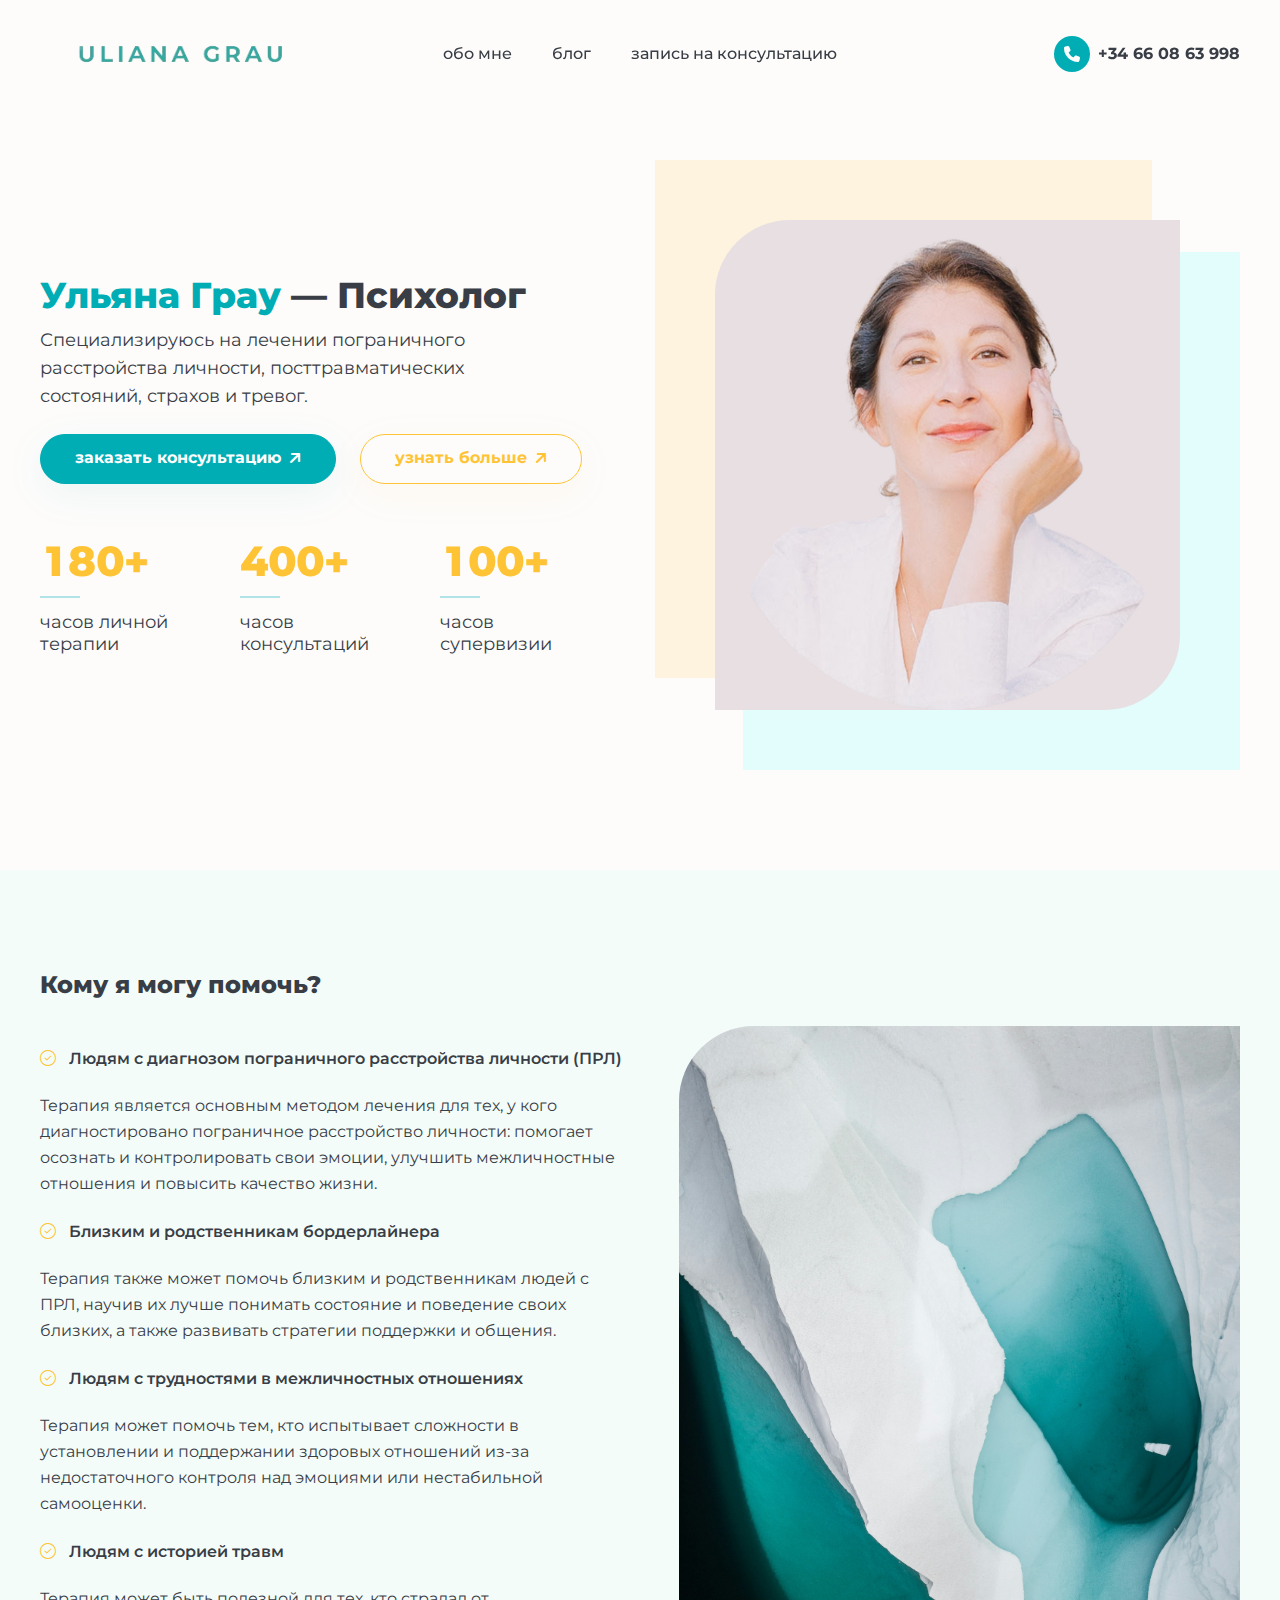
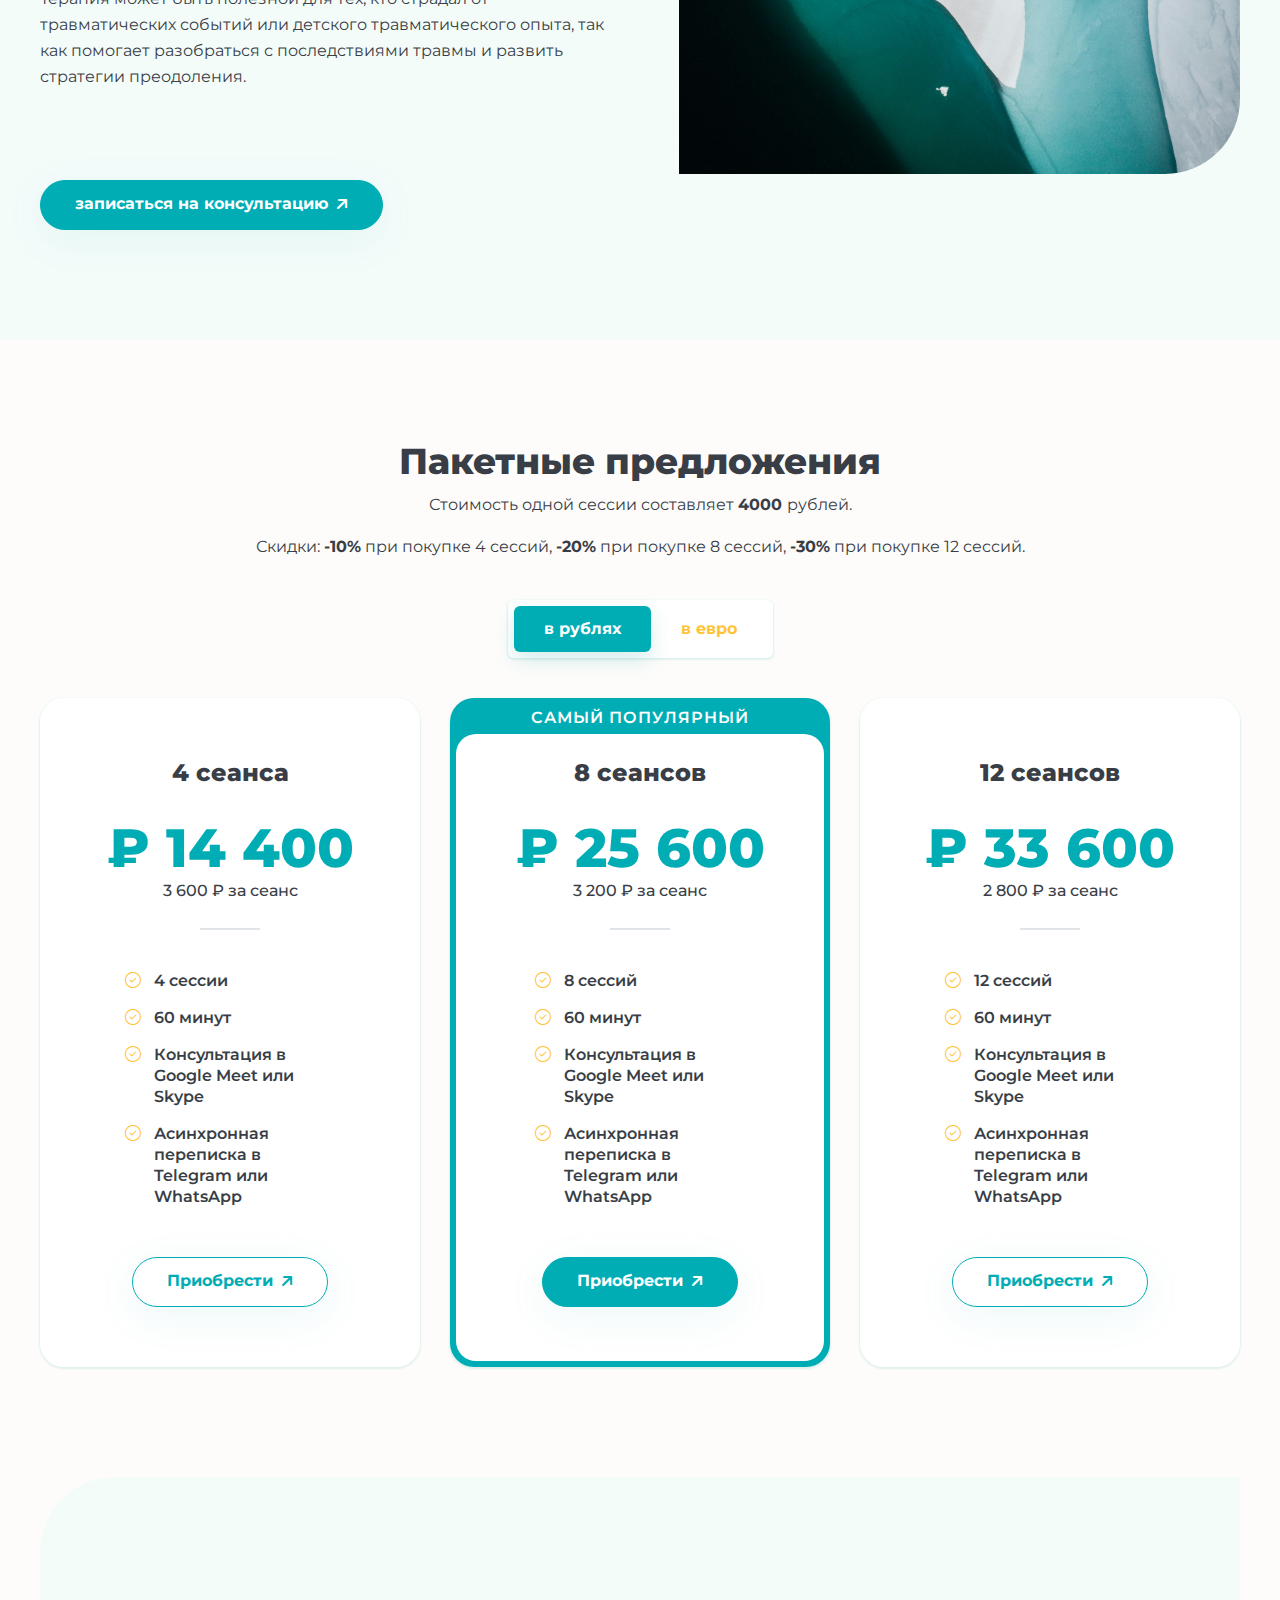
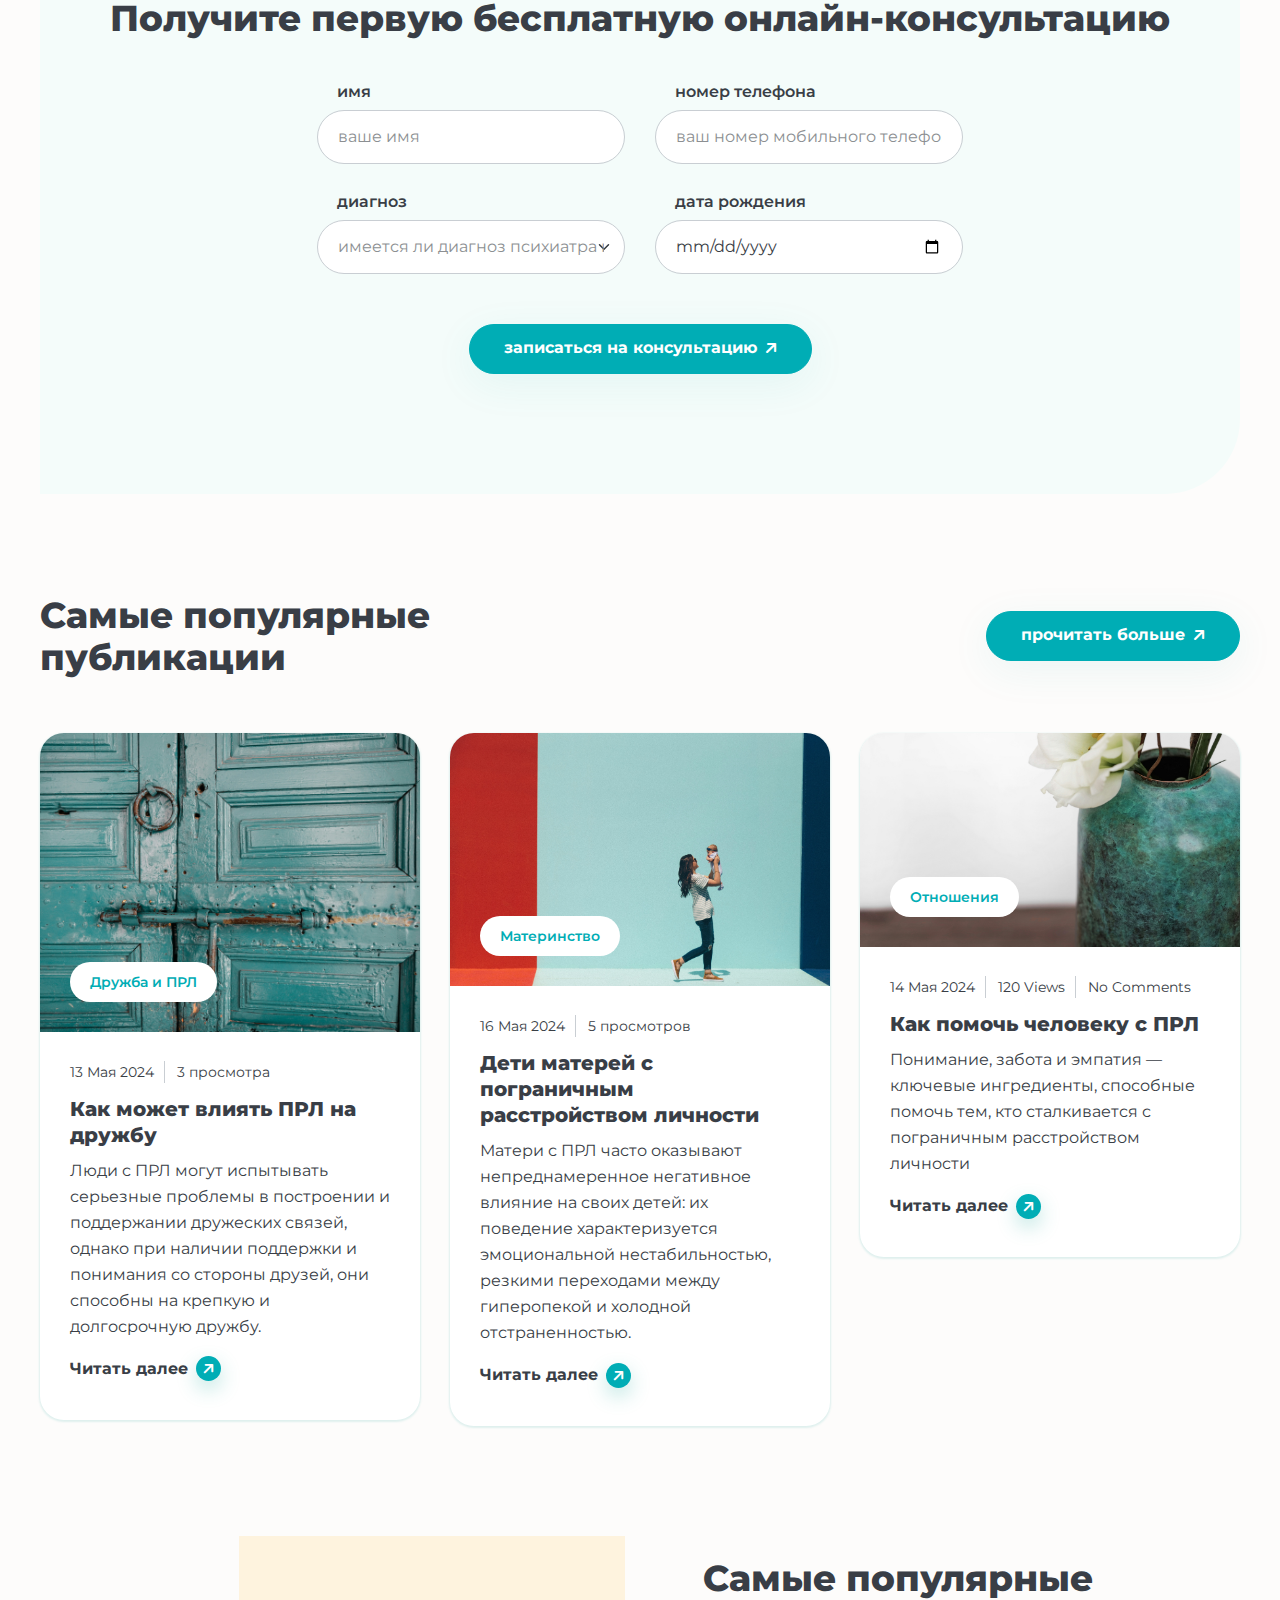
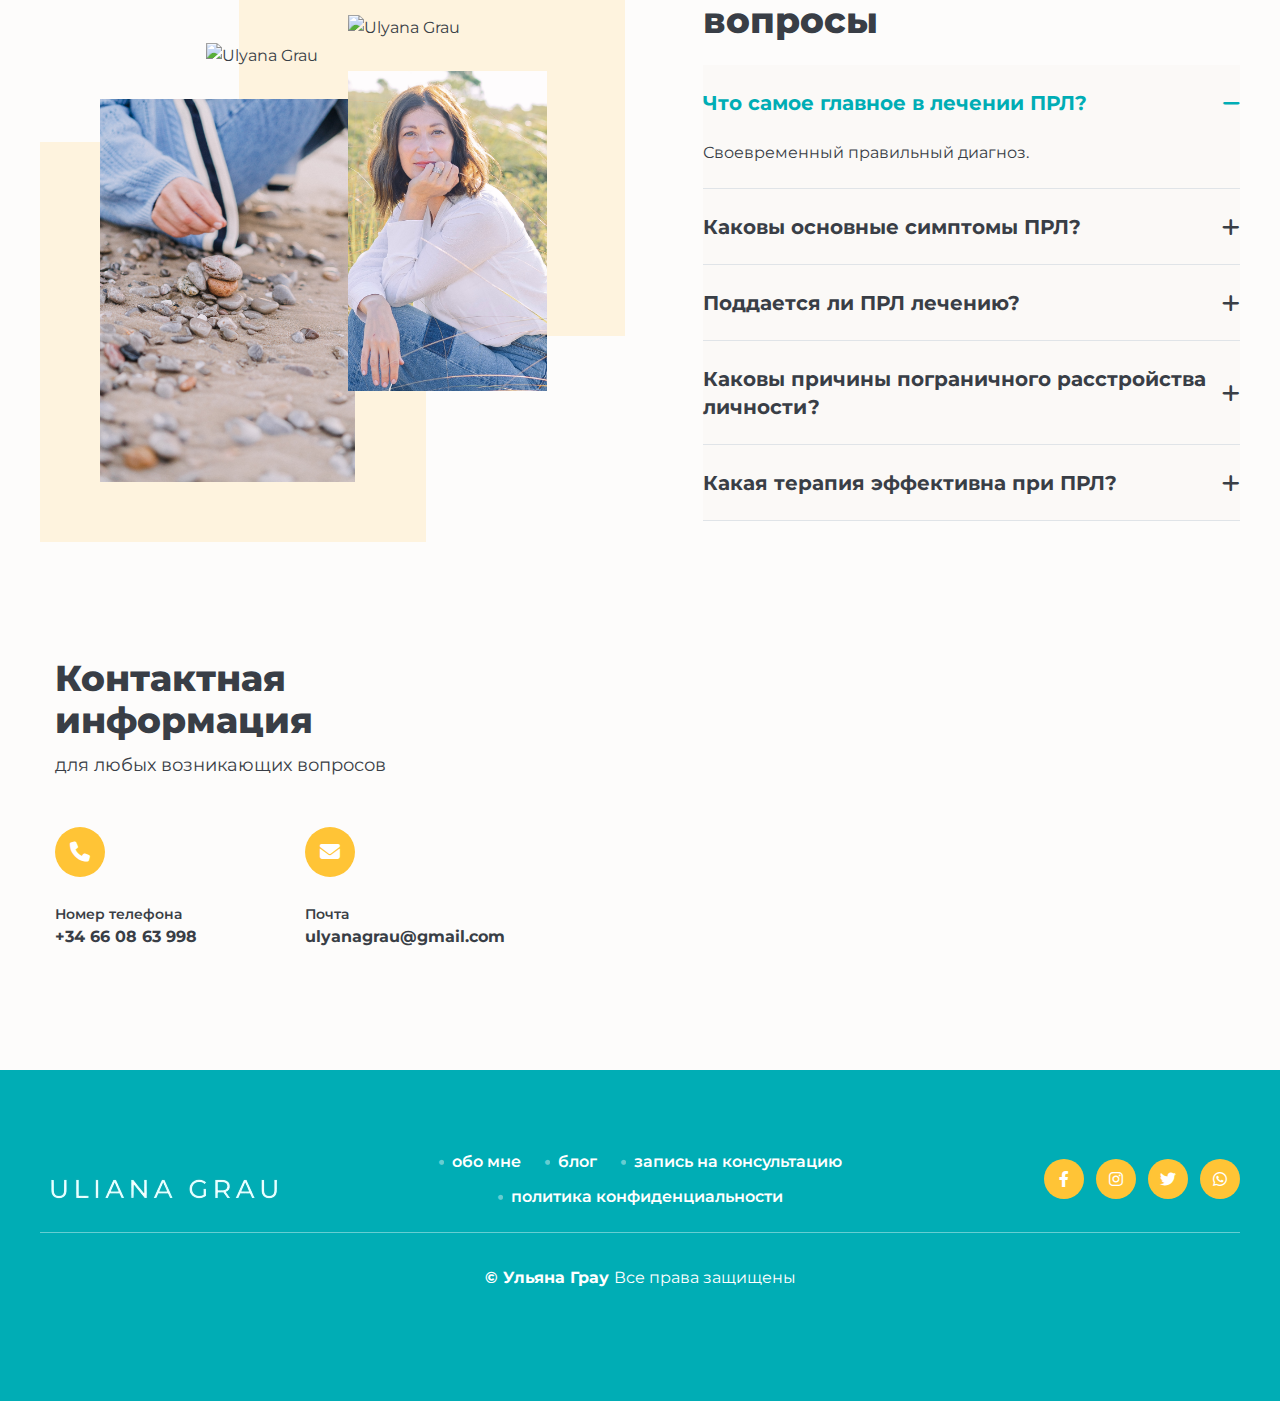
==== index.html @ 7eb4629a "add form label" ====
<!doctype html>
<html lang="ru">

  <head>

    <meta charset="utf-8">
    <meta name="viewport" content="width=device-width, initial-scale=1, shrink-to-fit=no">
    <meta http-equiv="x-ua-compatible" content="ie=edge">

    <title>Ульяна Грау</title>
    <link rel="shortcut icon" href="assets/images/site_logo/u-solid.svg">

    <!-- Fraimwork - CSS Include -->
    <link rel="stylesheet" type="text/css" href="assets/css/bootstrap.min.css">

    <!-- Icon Font - CSS Include -->
    <link rel="stylesheet" type="text/css" href="assets/css/fontawesome.min.css">

    <!-- Animation - CSS Include -->
    <link rel="stylesheet" type="text/css" href="assets/css/animate.min.css">

    <!-- Cursor - CSS Include -->
    <link rel="stylesheet" type="text/css" href="assets/css/cursor.min.css">

    <!-- Carousel - CSS Include -->
    <link rel="stylesheet" type="text/css" href="assets/css/slick.min.css">
    <link rel="stylesheet" type="text/css" href="assets/css/slick-theme.min.css">

    <!-- Video & Image Popup - CSS Include -->
    <link rel="stylesheet" type="text/css" href="assets/css/magnific-popup.min.css">

    <!-- Counter - CSS Include -->
    <link rel="stylesheet" type="text/css" href="assets/css/odometer.min.css">

    <!-- Custom - CSS Include -->
    <link rel="stylesheet" type="text/css" href="assets/css/style.css">

  </head>


  <body>

    <!-- Body Wrap - Start -->
    <div class="page_wrapper">

      <!-- Back To Top - Start -->
      <div class="backtotop">
        <a href="#" class="scroll">
          <i class="fa-solid fa-arrow-up"></i>
        </a>
      </div>
      <!-- Back To Top - End -->

      <!-- Site Header - Start
      ================================================== -->
      <header class="site_header">
        <div class="container">
          <div class="row align-items-center">
            <div class="col-lg-3 col-5">
              <div class="site_logo">
                <a class="site_link" href="index.html">
                  <img src="assets/images/site_logo/site_logo_primary-u.png" alt="Site Logo">
                </a>
              </div>
            </div>
            <div class="col-lg-6 col-2">
              <nav class="main_menu navbar navbar-expand-lg">
                <div class="main_menu_inner collapse navbar-collapse justify-content-center" id="main_menu_dropdown">
                  <ul class="main_menu_list unordered_list">

                    <li>
                      <a class="nav-link" href="about.html">обо мне</a>
                    </li>

                    <li >
                      <a class="nav-link" href="blog.html">блог</a>
                    </li>

                    <li>
                      <a class="nav-link" href="contact.html">
                        запись на консультацию
                      </a>
                    </li>
                  </ul>
                </div>
              </nav>
            </div>
            <div class="col-lg-3 col-5">
              <ul class="header_btns_group unordered_list justify-content-end">
                <li>
                  <button class="mobile_menu_btn" type="button" data-bs-toggle="collapse" data-bs-target="#main_menu_dropdown" aria-expanded="false" aria-label="Toggle navigation">
                    <i class="far fa-bars"></i>
                  </button>
                </li>
                <li>
                  <a class="btn_hotline" href="tel:+34 66 08 63 998">
                    <span class="btn_icon">
                      <i class="fa-solid fa-phone"></i>
                    </span>
                    <span class="btn_text">+34 66 08 63 998</span>
                  </a>
                </li>
              </ul>
            </div>
          </div>
        </div>
      </header>
      <!-- Site Header - End
      ================================================== -->

      <!-- Main Body - Start
      ================================================== -->
      <main class="page_content">

        <!-- Hero Section - Start
        ================================================== -->
        <section class="hero_section decoration_wrapper">
          <div class="container">
            <div class="row align-items-center">
              <div class="col-lg-6">
                <div class="hero_content_wrap">
                      <div class="section_heading mb-4">
                        <h2 class="section_heading_text">
                          <mark>Ульяна Грау</mark> — Психолог
                        </h2>
                        <p class="section_heading_description mb-0 ">
                          Специализируюсь на лечении пограничного расстройства личности, посттравматических состояний, страхов и тревог.
                        </p>
                      </div>
                  <ul class="btns_group unordered_list">
                    <li>
                      <a class="btn btn-primary" href="contact.html">
                        <span class="btn_text" data-text="заказать консультацию">
                          заказать консультацию
                        </span>
                        <span class="btn_icon">
                          <i class="fa-solid fa-arrow-up-right"></i>
                        </span>
                      </a>
                    </li>
                    <li>
                      <a class="btn btn-outline-secondary" href="about.html">
                        <span class="btn_text" data-text="узнать больше">
                          узнать больше
                        </span>
                        <span class="btn_icon">
                          <i class="fa-solid fa-arrow-up-right"></i>
                        </span>
                      </a>
                    </li>
                  </ul>
                  <ul class="hero_section_counter unordered_list">
                    <li>
                      <div class="counter_item">
                        <div class="counter_value mb-0">
                          <span class="odometer" data-count="180">0</span>
                          <span>+</span>
                        </div>
                        <hr>
                        <p class="counter_description mb-0">
                          часов личной терапии
                        </p>
                      </div>
                    </li>
                    <li>
                      <div class="counter_item">
                        <div class="counter_value mb-0">
                          <span class="odometer" data-count="400">0</span>
                          <span>+</span>
                        </div>
                        <hr>
                        <p class="counter_description mb-0">
                          часов консультаций
                        </p>
                      </div>
                    </li>
                    <li>
                      <div class="counter_item">
                        <div class="counter_value mb-0">
                          <span class="odometer" data-count="100">0</span>
                          <span>+</span>
                        </div>
                        <hr>
                        <p class="counter_description mb-0">
                          часов супервизии
                        </p>
                      </div>
                    </li>
                  </ul>
                </div>
              </div>
              <div class="col-lg-6">
                <div class="hero_image_wrap">
                  <img src="assets/images/hero/hero.jpg" alt="Ульяна Грау – ">
                </div>
              </div>
            </div>
          </div>

        </section>
        <!-- Hero Section - End
        ================================================== -->

        <!-- About Section - Start
   ================================================== -->
        <section class="about_section section_space_lg bg_primary_light">
          <div class="container">
            <div class="row align-items-center justify-content-lg-between">
              <div class="col-lg-6 order-lg-last">
                <div class="image_widget ps-lg-4">
                  <img src="assets/images/about/annie-spratt-b0XSjnITSoA-unsplash.jpg" alt="About Image - Talking Minds – Psychotherapist Site Template">
                </div>
              </div>
              <div class="col-lg-6">
                <div class="about_content">
                  <div class="section_heading">
                    <div class="row justify-content-center">
                      <div class="col-lg-12">
                        <div class="details_content ">
                          <h3 class="details_info_title mb-5">Кому я могу помочь?</h3>

                          <ul class="info_list unordered_list_block mb-4">
                            <li>
                      <span class="info_icon">
                        <i class="fa-light fa-circle-check"></i>
                      </span>
                              <span class="info_text">Людям с диагнозом пограничного расстройства личности (ПРЛ)</span>
                            </li>
                          </ul>
                              <p class="mb-4">
                                Терапия является основным методом лечения для тех, у кого диагностировано пограничное расстройство личности: помогает осознать и контролировать свои эмоции, улучшить межличностные отношения и повысить качество жизни.
                              </p>

                          <ul class="info_list unordered_list_block mb-4">
                            <li>
                      <span class="info_icon">
                        <i class="fa-light fa-circle-check"></i>
                      </span>
                              <span class="info_text">Близким и родственникам бордерлайнера</span>
                            </li>
                          </ul>
                          <p class="mb-4">
                            Терапия также может помочь близким и родственникам людей с ПРЛ, научив их лучше понимать состояние и поведение своих близких, а также развивать стратегии поддержки и общения.
                          </p>

                          <ul class="info_list unordered_list_block mb-4">
                            <li>
                      <span class="info_icon">
                        <i class="fa-light fa-circle-check"></i>
                      </span>
                              <span class="info_text">Людям с трудностями в межличностных отношениях</span>
                            </li>
                          </ul>
                          <p class="mb-4">
                            Терапия может помочь тем, кто испытывает сложности в установлении и поддержании здоровых отношений из-за недостаточного контроля над эмоциями или нестабильной самооценки.
                          </p>

                          <ul class="info_list unordered_list_block mb-4">
                            <li>
                      <span class="info_icon">
                        <i class="fa-light fa-circle-check"></i>
                      </span>
                              <span class="info_text">Людям с историей травм</span>
                            </li>
                          </ul>
                          <p class="mb-0">
                            Терапия может быть полезной для тех, кто страдал от травматических событий или детского травматического опыта, так как помогает разобраться с последствиями травмы и развить стратегии преодоления.
                          </p>
                        </div>
                      </div>
                      </div>
                    </div>
                  </div>
                  <div class="btn_wrap pb-0">
                    <a class="btn btn-primary" href="contact.html">
                      <span class="btn_text" data-text="записаться на консультацию">
                        записаться на консультацию
                      </span>
                      <span class="btn_icon">
                        <i class="fa-solid fa-arrow-up-right"></i>
                      </span>
                    </a>
                  </div>
                </div>
              </div>
            </div>
        </section>
        <!-- About Section - End
        ================================================== -->


        <!-- Pricing Section - Start
        ================================================== -->
        <section class="pricing_section section_space_lg  decoration_wrapper">
          <div class="container">
            <div class="section_heading text-center">
              <h2 class="section_heading_text">Пакетные предложения</h2>
              <p> Стоимость одной сессии составляет <strong>4000 </strong>рублей.</p>
              <p>Скидки: <strong>-10%</strong> при покупке 4 сессий, <strong>-20%</strong> при покупке 8 сессий, <strong>-30%</strong> при покупке 12 сессий.</p>
            </div>

            <div class="pricing_toggle_btn_wrap">
              <button class="pricing_toggle_btn" type="button">
                <span>в рублях</span>
                <span><mark> в евро </mark></span>
              </button>
            </div>

            <div class="row justify-content-center">
              <div class="col-lg-4">
                <div class="pricing_item">
                  <h3 class="pricing_heading">4 сеанса</h3>
                  <div class="pricing_price_value">
                    <span class="pricing_monthly">₽ 14 400<sub> 3 600 ₽ за сеанс </sub></span>
                    <span class="pricing_annually">€ 173 <sub> € 43 за сеанс </sub></span>
                  </div>
                  <hr>

                  <ul class="info_list unordered_list_block">
                    <li>
                      <span class="info_icon">
                        <i class="fa-light fa-circle-check"></i>
                      </span>
                      <span class="info_text">4 сессии</span>
                    </li>
                    <li>
                      <span class="info_icon">
                        <i class="fa-light fa-circle-check"></i>
                      </span>
                      <span class="info_text">60 минут</span>
                    </li>
                    <li>
                      <span class="info_icon">
                        <i class="fa-light fa-circle-check"></i>
                      </span>
                      <span class="info_text">Консультация в Google Meet или Skype</span>
                    </li>
                    <li>
                      <span class="info_icon">
                        <i class="fa-light fa-circle-check"></i>
                      </span>
                      <span class="info_text">Асинхронная переписка в Telegram или WhatsApp</span>
                    </li>
                  </ul>
                  <div class="btn_wrap pb-0 text-center">
                    <a class="btn btn-outline-primary" href="contact.html">
                      <span class="btn_text" data-text="Приобрести">
                        Приобрести
                      </span>
                      <span class="btn_icon">
                        <i class="fa-solid fa-arrow-up-right"></i>
                      </span>
                    </a>
                  </div>
                </div>
              </div>
              <div class="col-lg-4">
                <div class="pricing_item">
                  <h3 class="badge_popular">Самый популярный</h3>
                  <h4 class="pricing_heading">8 сеансов</h4>
                  <div class="pricing_price_value">
                    <span class="pricing_monthly">₽ 25 600 <sub> 3 200 ₽ за сеанс </sub></span>
                    <span class="pricing_annually">€ 307 <sub> € 38 за сеанс </sub></span>
                  </div>
                  <hr>
                  <ul class="info_list unordered_list_block">
                    <li>
                      <span class="info_icon">
                        <i class="fa-light fa-circle-check"></i>
                      </span>
                      <span class="info_text">8 сессий</span>
                    </li>
                    <li>
                      <span class="info_icon">
                        <i class="fa-light fa-circle-check"></i>
                      </span>
                      <span class="info_text">60 минут</span>
                    </li>
                    <li>
                      <span class="info_icon">
                        <i class="fa-light fa-circle-check"></i>
                      </span>
                      <span class="info_text">Консультация в Google Meet или Skype</span>
                    </li>
                    <li>
                      <span class="info_icon">
                        <i class="fa-light fa-circle-check"></i>
                      </span>
                      <span class="info_text">Асинхронная переписка в Telegram или WhatsApp</span>
                    </li>
                  </ul>
                  <div class="btn_wrap pb-0 text-center">
                    <a class="btn btn-primary" href="contact.html">
                      <span class="btn_text" data-text="Приобрести">
                        Приобрести
                      </span>
                      <span class="btn_icon">
                        <i class="fa-solid fa-arrow-up-right"></i>
                      </span>
                    </a>
                  </div>
                </div>
              </div>
              <div class="col-lg-4">
                <div class="pricing_item">
                  <h3 class="pricing_heading">12 сеансов</h3>
                  <div class="pricing_price_value">
                    <span class="pricing_monthly">₽ 33 600 <sub> 2 800 ₽ за сеанс </sub></span>
                    <span class="pricing_annually">€ 403 <sub> € 33 за сеанс </sub></span>
                  </div>
                  <hr>
                  <ul class="info_list unordered_list_block">
                    <li>
                      <span class="info_icon">
                        <i class="fa-light fa-circle-check"></i>
                      </span>
                      <span class="info_text">12 сессий</span>
                    </li>
                    <li>
                      <span class="info_icon">
                        <i class="fa-light fa-circle-check"></i>
                      </span>
                      <span class="info_text">60 минут</span>
                    </li>
                    <li>
                      <span class="info_icon">
                        <i class="fa-light fa-circle-check"></i>
                      </span>
                      <span class="info_text">Консультация в Google Meet или Skype</span>
                    </li>
                    <li>
                      <span class="info_icon">
                        <i class="fa-light fa-circle-check"></i>
                      </span>
                      <span class="info_text">Асинхронная переписка в Telegram или WhatsApp</span>
                    </li>
                  </ul>
                  <div class="btn_wrap pb-0 text-center">
                    <a class="btn btn-outline-primary" href="contact.html">
                      <span class="btn_text" data-text="Приобрести">
                        Приобрести
                      </span>
                      <span class="btn_icon">
                        <i class="fa-solid fa-arrow-up-right"></i>
                      </span>
                    </a>
                  </div>
                </div>
              </div>
            </div>
          </div>
        </section>
        <!-- Pricing Section - End
        ================================================== -->

        <!-- Consultation Section - Start
         ================================================== -->
        <section class="consultation_section">
          <form name="website" method="post" data-netlify="true">
          <div class="container">
            <div class="consultation_form bg_primary_light decoration_wrapper">
              <div class="section_heading text-center">
                <h2 class="section_heading_text mb-2">
                  <span class="d-md-block">Получите первую бесплатную онлайн-консультацию</span>
                </h2>
              </div>
              <div class="row justify-content-center">
                <div class="col-lg-4">
                </div>
              </div>
              <div class="row justify-content-center">
                <div class="col-lg-7">
                  <div class="row">
                    <div class="col-md-6">
                      <div class="form-group">
                        <label for="input_name">имя</label>
                        <input id="input_name" class="form-control" type="text" name="name" placeholder="ваше имя">
                      </div>
                    </div>
                    <div class="col-md-6">
                      <div class="form-group">
                        <label for="input_phone"> номер телефона</label>
                        <input id="input_phone" class="form-control" type="tel" name="phone" placeholder="ваш номер мобильного телефона">
                      </div>
                    </div>
                    <div class="col-md-6">
                      <div class="form-group">
                        <label for="select_therapy">диагноз</label>
                        <select id="select_therapy" class="form-select" aria-label="Therapy Select Options">
                          <option selected>имеется ли диагноз психиатра или клинического психолога</option>
                          <option value="Therapy One">да</option>
                          <option value="Therapy Two">нет</option>
                        </select>
                      </div>
                    </div>

                    <div class="col-md-6">
                      <div class="form-group">
                        <label for="input_calendar">дата рождения</label>
                        <input id="input_calendar" class="form-control" type="date" name="date">
                      </div>
                    </div>
                  </div>
                  <div class="btn_wrap pb-0 text-center">
                    <button type="submit" class="btn btn-primary">
                      <span class="btn_text" data-text="записаться на консультацию">
                        записаться на консультацию
                      </span>
                      <span class="btn_icon">
                        <i class="fa-solid fa-arrow-up-right"></i>
                      </span>
                    </button>
                  </div>
                </div>
              </div>
            </div>
          </div>
          </form>
        </section>
        <!-- Consultation Section - End
        ================================================== -->

        <!-- Blog Section - Start
        ================================================== -->
        <section class="blog_section section_space_lg">
          <div class="container">
            <div class="section_heading">
              <div class="row align-items-center">
                <div class="col-md-6">
                  <h2 class="section_heading_text mb-0">Самые популярные публикации</h2>
                </div>
                <div class="col-md-6 d-none d-md-flex justify-content-end">
                  <a class="btn btn-primary" href="blog.html">
                    <span class="btn_text" data-text="прочитать больше">
                      прочитать больше
                    </span>
                    <span class="btn_icon">
                      <i class="fa-solid fa-arrow-up-right"></i>
                    </span>
                  </a>
                </div>
              </div>
            </div>

            <div class="row justify-content-center">
              <div class="col-lg-4 col-md-6 col-sm-6">
                <div class="blog_item">
                  <div class="blog_image">
                    <a class="blog_image_wrap" href="blog-1.html">
                      <img src="assets/images/blogs/martin-adams-XtMICJ6MMJk-unsplash.jpg" alt="Дружба и ПРЛ">
                    </a>
                  </div>
                  <div class="blog_content">
                    <ul class="post_category unordered_list">
                      <li><a href="#!">Дружба и ПРЛ</a></li>
                    </ul>
                    <ul class="post_meta unordered_list">
                      <li>13 Мая 2024</li>
                      <li><a href="#!">3 просмотра</a></li>
                    </ul>
                    <h3 class="item_title">
                      <a href="blog-1.html">
                        Как может влиять ПРЛ на дружбу
                      </a>
                    </h3>
                    <p>
                      Люди с ПРЛ могут испытывать серьезные проблемы в построении и поддержании дружеских связей, однако при наличии поддержки и понимания со стороны друзей, они способны на крепкую и долгосрочную дружбу.                    </p>
                    <a class="btn-link" href="blog.html">
                      <span class="btn_text">Читать далее</span>
                      <span class="btn_icon"><i class="fa-solid fa-arrow-up-right"></i></span>
                    </a>
                  </div>
                </div>
              </div>
              <div class="col-lg-4 col-md-6 col-sm-6">
                <div class="blog_item">
                  <div class="blog_image">
                    <a class="blog_image_wrap" href="blog-2.html">
                      <img src="assets/images/blogs/dakota-corbin-PmNjS6b3XP4-unsplash.jpg" alt="Дети матерей с пограничным расстройством личности">
                    </a>
                  </div>
                  <div class="blog_content">
                    <ul class="post_category unordered_list">
                      <li><a href="#!">Материнство</a></li>
                    </ul>
                    <ul class="post_meta unordered_list">
                      <li>16 Мая 2024</li>
                      <li><a href="#!">5 просмотров</a></li>
                    </ul>
                    <h3 class="item_title">
                      <a href="blog-2.html">
                        Дети матерей с пограничным расстройством личности
                      </a>
                    </h3>
                    <p>
                      Матери с ПРЛ часто оказывают непреднамеренное негативное влияние на своих детей: их поведение характеризуется эмоциональной нестабильностью, резкими переходами между гиперопекой и холодной отстраненностью.
                    </p>
                    <a class="btn-link" href="blog.html">
                      <span class="btn_text">Читать далее</span>
                      <span class="btn_icon"><i class="fa-solid fa-arrow-up-right"></i></span>
                    </a>
                  </div>
                </div>
              </div>

              <div class="col-lg-4 col-md-6 col-sm-6">
                <div class="blog_item">
                  <div class="blog_image">
                    <a class="blog_image_wrap" href="blog_details.html">
                      <img src="assets/images/blogs/oriento-NO4e9-oru8Q-unsplash.jpg" alt="Как помочь человеку с ПРЛ">
                    </a>
                  </div>
                  <div class="blog_content">
                    <ul class="post_category unordered_list">
                      <li><a href="#!">Отношения</a></li>
                    </ul>
                    <ul class="post_meta unordered_list">
                      <li>14 Мая 2024</li>
                      <li><a href="#!">120 Views</a></li>
                      <li><a href="#!">No Comments</a></li>
                    </ul>
                    <h3 class="item_title">
                      <a href="blog_details.html">
                        Как помочь человеку с ПРЛ
                      </a>
                    </h3>
                    <p>
                      Понимание, забота и эмпатия — ключевые ингредиенты, способные помочь тем, кто сталкивается с пограничным расстройством личности                    </p>
                    <a class="btn-link" href="blog_details.html">
                      <span class="btn_text">Читать далее</span>
                      <span class="btn_icon"><i class="fa-solid fa-arrow-up-right"></i></span>
                    </a>
                  </div>
                </div>
              </div>
            </div>

            <div class="btn_wrap pb-0 text-center d-md-none d-block">
              <a class="btn btn-primary" href="blog.html">
                <span class="btn_text" data-text="Read More Articles">
                  Read More Articles
                </span>
                <span class="btn_icon">
                  <i class="fa-solid fa-arrow-up-right"></i>
                </span>
              </a>
            </div>
          </div>
        </section>
        <!-- Blog Section - End
        ================================================== -->

        <!-- FAQ Section - Start
        ================================================== -->
        <section class="faq_section">
          <div class="container">
            <div class="row align-items-center">
              <div class="col-lg-6">
                <div class="images_group_widget">
                  <ul class="unordered_list">
                    <li>
                      <img src="assets/images/about/IMG_8329.JPG" alt="Ulyana Grau">
                      <img src="assets/images/about/KNJ08920.jpeg" alt="Ulyana Grau">
                    </li>
                    <li>
                      <img src="assets/images/about/KNJ09012.jpeg" alt="Ulyana Grau">
                      <img src="assets/images/about/KNJ09323.jpeg" alt="Ulyana Grau">
                    </li>
                  </ul>
                </div>
              </div>
              <div class="col-lg-6">
                <div class="ps-lg-5">
                  <div class="section_heading mb-lg-4 mb-2">
                    <h2 class="section_heading_text mb-0">
                      Самые популярные вопросы
                    </h2>
                  </div>
                  <div class="accordion" id="faq_accordion">
                    <div class="accordion-item">
                      <div class="accordion-header" id="heading_one">
                        <button class="accordion-button" type="button" data-bs-toggle="collapse" data-bs-target="#collapse_one" aria-expanded="true" aria-controls="collapse_one">
                          Что самое главное в лечении ПРЛ?
                        </button>
                      </div>
                      <div id="collapse_one" class="accordion-collapse collapse show" aria-labelledby="heading_one" data-bs-parent="#faq_accordion">
                        <div class="accordion-body">
                          <p class="m-0">
                            Своевременный правильный диагноз.
                          </p>
                        </div>
                      </div>
                    </div>
                    <div class="accordion-item">
                      <div class="accordion-header" id="heading_two">
                        <button class="accordion-button collapsed" type="button" data-bs-toggle="collapse" data-bs-target="#collapse_two" aria-expanded="false" aria-controls="collapse_two">
                          Каковы основные симптомы ПРЛ?
                        </button>
                      </div>
                      <div id="collapse_two" class="accordion-collapse collapse" aria-labelledby="heading_two" data-bs-parent="#faq_accordion">
                        <div class="accordion-body">
                          <p class="m-0">
                            Чтобы поставить диагноз ПРЛ, должны быть признаки как минимум пяти из этих симптомов: <br>
                          </p>
                          <p class="m-0">
                            1. Страх быть брошенным партнером.<br>
                            2. Нестабильные отношения, воспринимаемые либо как "идеальные", либо как "ужасные".<br>
                            3. Неустойчивая самооценка: бордерлайнеру неясно, кто он и чего хочет. Часто меняет работу, друзей, ценности.<br>
                            4. Импульсивное, саморазрушительное поведение: необдуманные траты денег, которые  не может себе позволить, переедание, безрассудное вождение, рискованный секс, злоупотребление наркотиками или алкоголем.<br>
                            5. Суицидальное и самоповреждающее поведение: мысли о самоубийстве и попытки, порезы и ожоги.<br>
                            6. Резкие перепады настроения. Эмоциональные колебания интенсивны, обычно короткосрочны, длятся нескольких минут или часов.<br>
                            7. Хроническое чувство пустоты часто описываемое как внутренняя дыра, ощущению "я - ничто" или "я - никто".<br>
                            8. Взрывной гнев может проявляться в криках, швырянии вещей, ощущении, что ярость полностью охватила сознание, или же человек может долго злиться на себя.<br>
                            9. Параноидальные мысли, связанные с подозрениями о скрытых мотивах окружающих или оторванности от реальности в периоды стресса.<br>
                            Более того, симптомы должны быть давними (обычно начинаются в подростковом возрасте) и влиять на многие сферы жизни.
                          </p>                        </div>
                      </div>
                    </div>
                    <div class="accordion-item">
                      <div class="accordion-header" id="heading_three">
                        <button class="accordion-button collapsed" type="button" data-bs-toggle="collapse" data-bs-target="#collapse_three" aria-expanded="false" aria-controls="collapse_three">
                          Поддается ли ПРЛ лечению?
                        </button>
                      </div>
                      <div id="collapse_three" class="accordion-collapse collapse" aria-labelledby="heading_three" data-bs-parent="#faq_accordion">
                        <div class="accordion-body">
                          <p class="m-0">
                            Исцеление — это вопрос разрушения дисфункциональных моделей мышления, чувств и поведения, которые причиняют страдания. <br>
                            В процессе терапии важно сформировать мотивацию изменить привычки, сложившиеся на протяжении всей жизни.
                          </p>
                        </div>
                      </div>
                    </div>
                    <div class="accordion-item">
                      <div class="accordion-header" id="heading_four">
                        <button class="accordion-button collapsed" type="button" data-bs-toggle="collapse" data-bs-target="#collapse_four" aria-expanded="false" aria-controls="collapse_four">
                          Каковы причины пограничного расстройства личности?
                        </button>
                      </div>
                      <div id="collapse_four" class="accordion-collapse collapse" aria-labelledby="heading_four" data-bs-parent="#faq_accordion">
                        <div class="accordion-body">
                          <p class="m-0">
                             ПРЛ считается результатом взаимодействия наследственных биологических факторов (генетической предрасположенности) и травматических переживаний в детстве (внешнее воздействие).
                          </p>
                        </div>
                      </div>
                    </div>
                    <div class="accordion-item">
                      <div class="accordion-header" id="heading_five">
                        <button class="accordion-button collapsed" type="button" data-bs-toggle="collapse" data-bs-target="#collapse_five" aria-expanded="false" aria-controls="collapse_five">
                          Какая терапия эффективна при ПРЛ?
                        </button>
                      </div>
                      <div id="collapse_five" class="accordion-collapse collapse" aria-labelledby="heading_five" data-bs-parent="#faq_accordion">
                        <div class="accordion-body">
                          <p class="m-0">
                            Основным лечением пограничного расстройства личности является еженедельная терапия (с использованием методов DBI, MBT, TFR, схема - терапии и КБТ), включающая информирование о расстройстве, обучение социальным и эмоциональным навыкам, оказание поддержки близким бордерлайнера.
                          </p>
                        </div>
                      </div>
                    </div>
                  </div>
                </div>
              </div>
            </div>
          </div>
        </section>
        <!-- FAQ Section - End
        ================================================== -->

        <!-- Contact Section - Start
        ================================================== -->
        <section class="contact_section section_space_lg">
          <div class="container">
            <div class="col align-items-center justify-content-lg-between">
              <div class="col-lg-5">

                <div class="section_heading mb-lg-5">
                  <h2 class="section_heading_text">Контактная информация</h2>
                  <p class="section_heading_description mb-0">
                    для любых возникающих вопросов
                  </p>
                </div>

                <div class="row">

                  <div class="col-md-6 col-sm-6">
                    <ul class="contact_info_list unordered_list_block">
                      <li>
                        <div class="item_icon">
                          <i class="fa-solid fa-phone"></i>
                        </div>
                      </li>
                      <li>
                        <div class="item_content">
                          <h3 class="item_title">Номер телефона</h3>
                          <p class="item_info mb-0">+34 66 08 63 998</p>
                        </div>
                      </li>
                    </ul>
                  </div>

                  <div class="col-md-6 col-sm-6">
                    <ul class="contact_info_list unordered_list_block">
                      <li>
                        <div class="item_icon">
                          <i class="fa-solid fa-envelope"></i>
                        </div>
                      </li>
                      <li>
                        <div class="item_content">
                          <h3 class="item_title">Почта</h3>
                          <p class="item_info mb-0">ulyanagrau@gmail.com</p>
                        </div>
                      </li>
                    </ul>
                  </div>

                </div>
              </div>
            </div>
          </div>
        </section>
        <!-- Contact Section - End
        ================================================== -->

      </main>
      <!-- Main Body - End
      ================================================== -->

      <!-- Site Footer - Start
      ================================================== -->
      <footer class="site_footer bg_primary">
        <div class="container">
          <div class="site_footer_content">
            <div class="row align-items-center">
              <div class="col-lg-3">
                <div class="site_logo">
                  <a class="site_link" href="index.html">
                    <img src="assets/images/site_logo/footer.png" alt="Site Logo">
                  </a>
                </div>
              </div>
              <div class="col-lg-6">
                <ul class="info_list unordered_list justify-content-center">
                  <li>
                    <a href="about.html">
                      <span class="info_icon">
                        <i class="fa-solid fa-circle"></i>
                      </span>
                      <span class="info_text">обо мне</span>
                    </a>
                  </li>

                  <li>
                    <a href="blog.html">
                      <span class="info_icon">
                        <i class="fa-solid fa-circle"></i>
                      </span>
                      <span class="info_text">блог</span>
                    </a>
                  </li>
                  <li>
                    <a href="contact.html">
                      <span class="info_icon">
                        <i class="fa-solid fa-circle"></i>
                      </span>
                      <span class="info_text">запись на консультацию</span>
                    </a>
                  </li>

                  <li class="mb-4">
                    <a href="private-police.html">
                      <span class="info_icon">
                        <i class="fa-solid fa-circle"></i>
                      </span>
                      <span class="info_text">политика конфиденциальности</span>
                    </a>
                  </li>

                </ul>
              </div>
              <div class="col-lg-3">
                <ul class="social_links unordered_list justify-content-center justify-content-lg-end mb-3">
                  <li><a href="#!"><i class="fa-brands fa-facebook-f"></i></a></li>
                  <li><a href="#!"><i class="fa-brands fa-instagram"></i></a></li>
                  <li><a href="#!"><i class="fa-brands fa-twitter"></i></a></li>
                  <li><a href="#!"><i class="fa-brands fa-whatsapp"></i></a></li>
                </ul>
              </div>
            </div>

          <div class="copyright_widget text-center">
            <p class="copyright_text m-0"><b>© Ульяна Грау </b> Все права защищены</p>
          </div>
          </div>
        </div>
      </footer>
      <!-- Site Footer - End
      ================================================== -->

    </div>
    <!-- Body Wrap - End -->

    <!-- Fraimwork - Jquery Include -->
    <script src="assets/js/jquery.min.js"></script>
    <script src="assets/js/popper.min.js"></script>
    <script src="assets/js/bootstrap.min.js"></script>
    <script src="assets/js/bootstrap-dropdown-ml-hack.min.js"></script>

    <!-- animation - jquery include -->
    <script src="assets/js/cursor.min.js"></script>

    <!-- Carousel - Jquery Include -->
    <script src="assets/js/slick.min.js"></script>

    <!-- Video & Image Popup - Jquery Include -->
    <script src="assets/js/magnific-popup.min.js"></script>
    
    <!-- Counter - Jquery Include -->
    <script src="assets/js/appear.min.js"></script>
    <script src="assets/js/odometer.min.js"></script>

    <!-- Custom - Jquery Include -->
    <script src="assets/js/main.js"></script>

  </body>
</html>
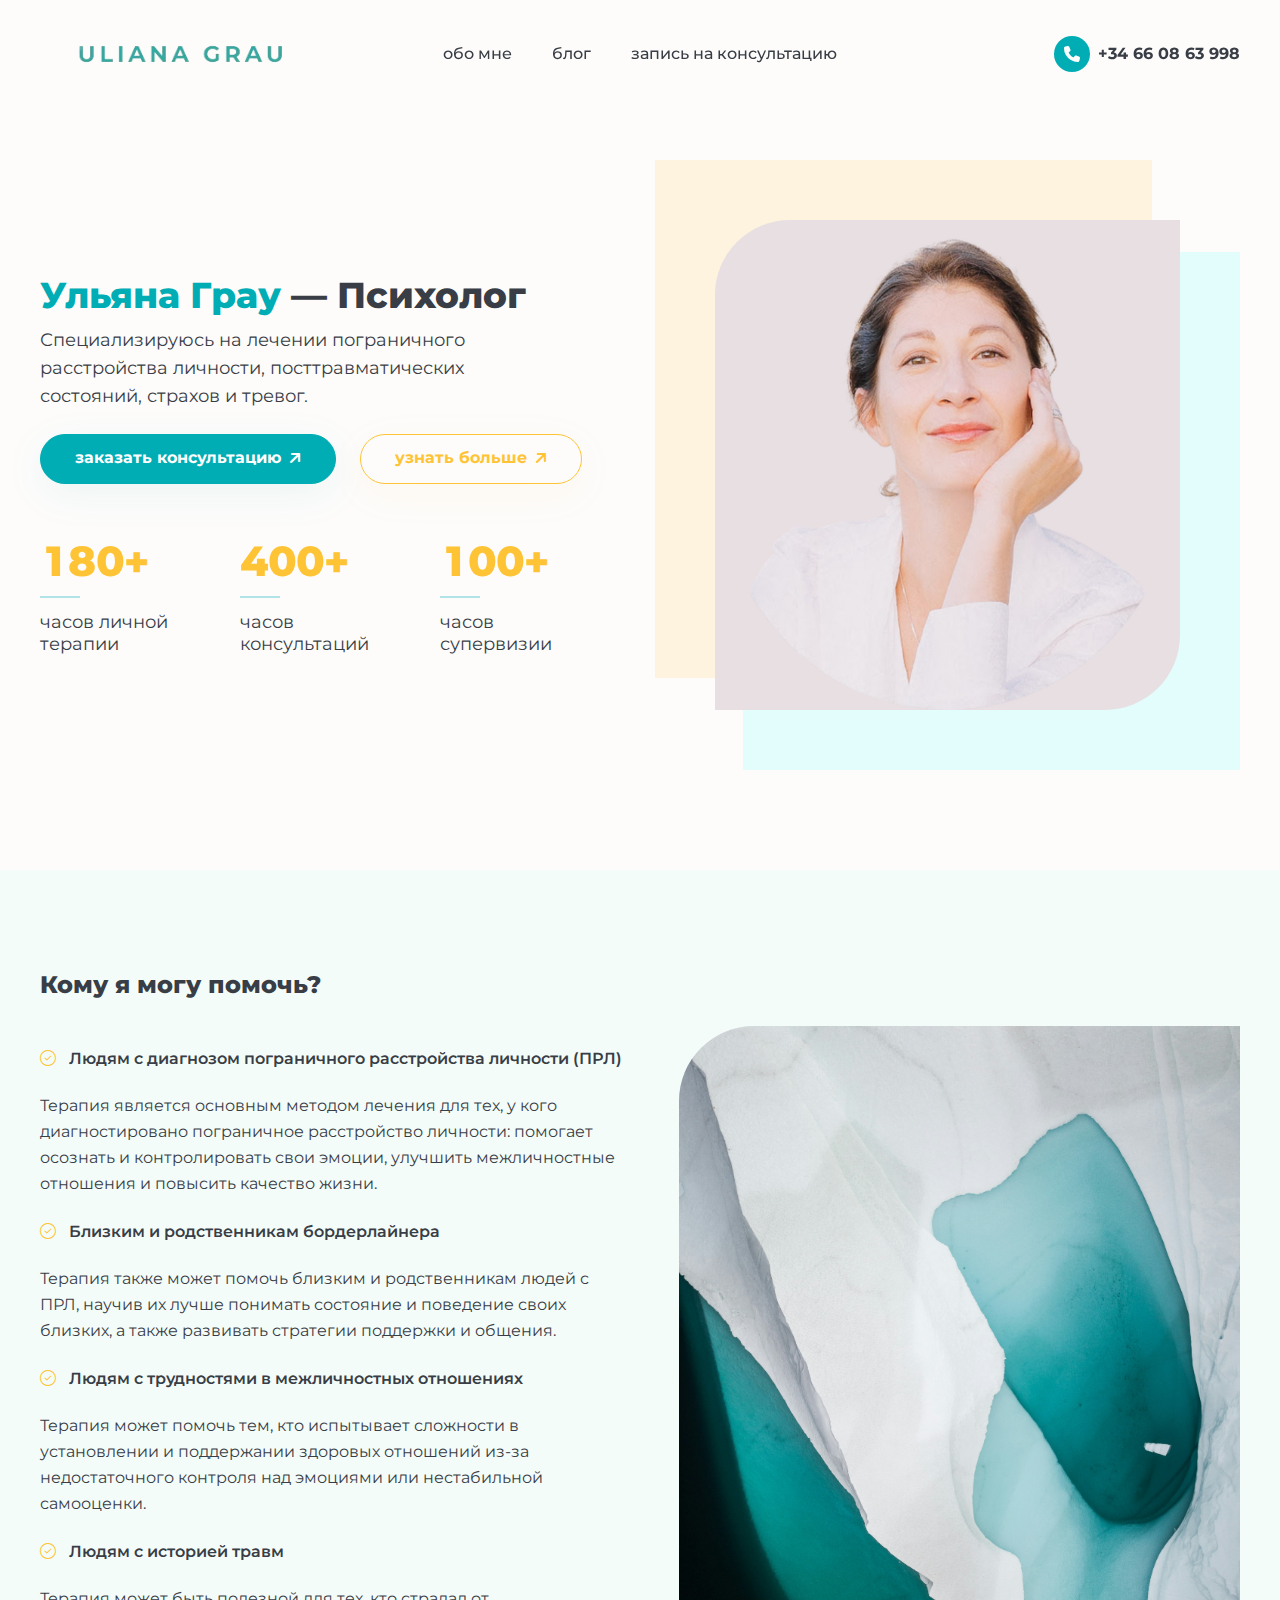
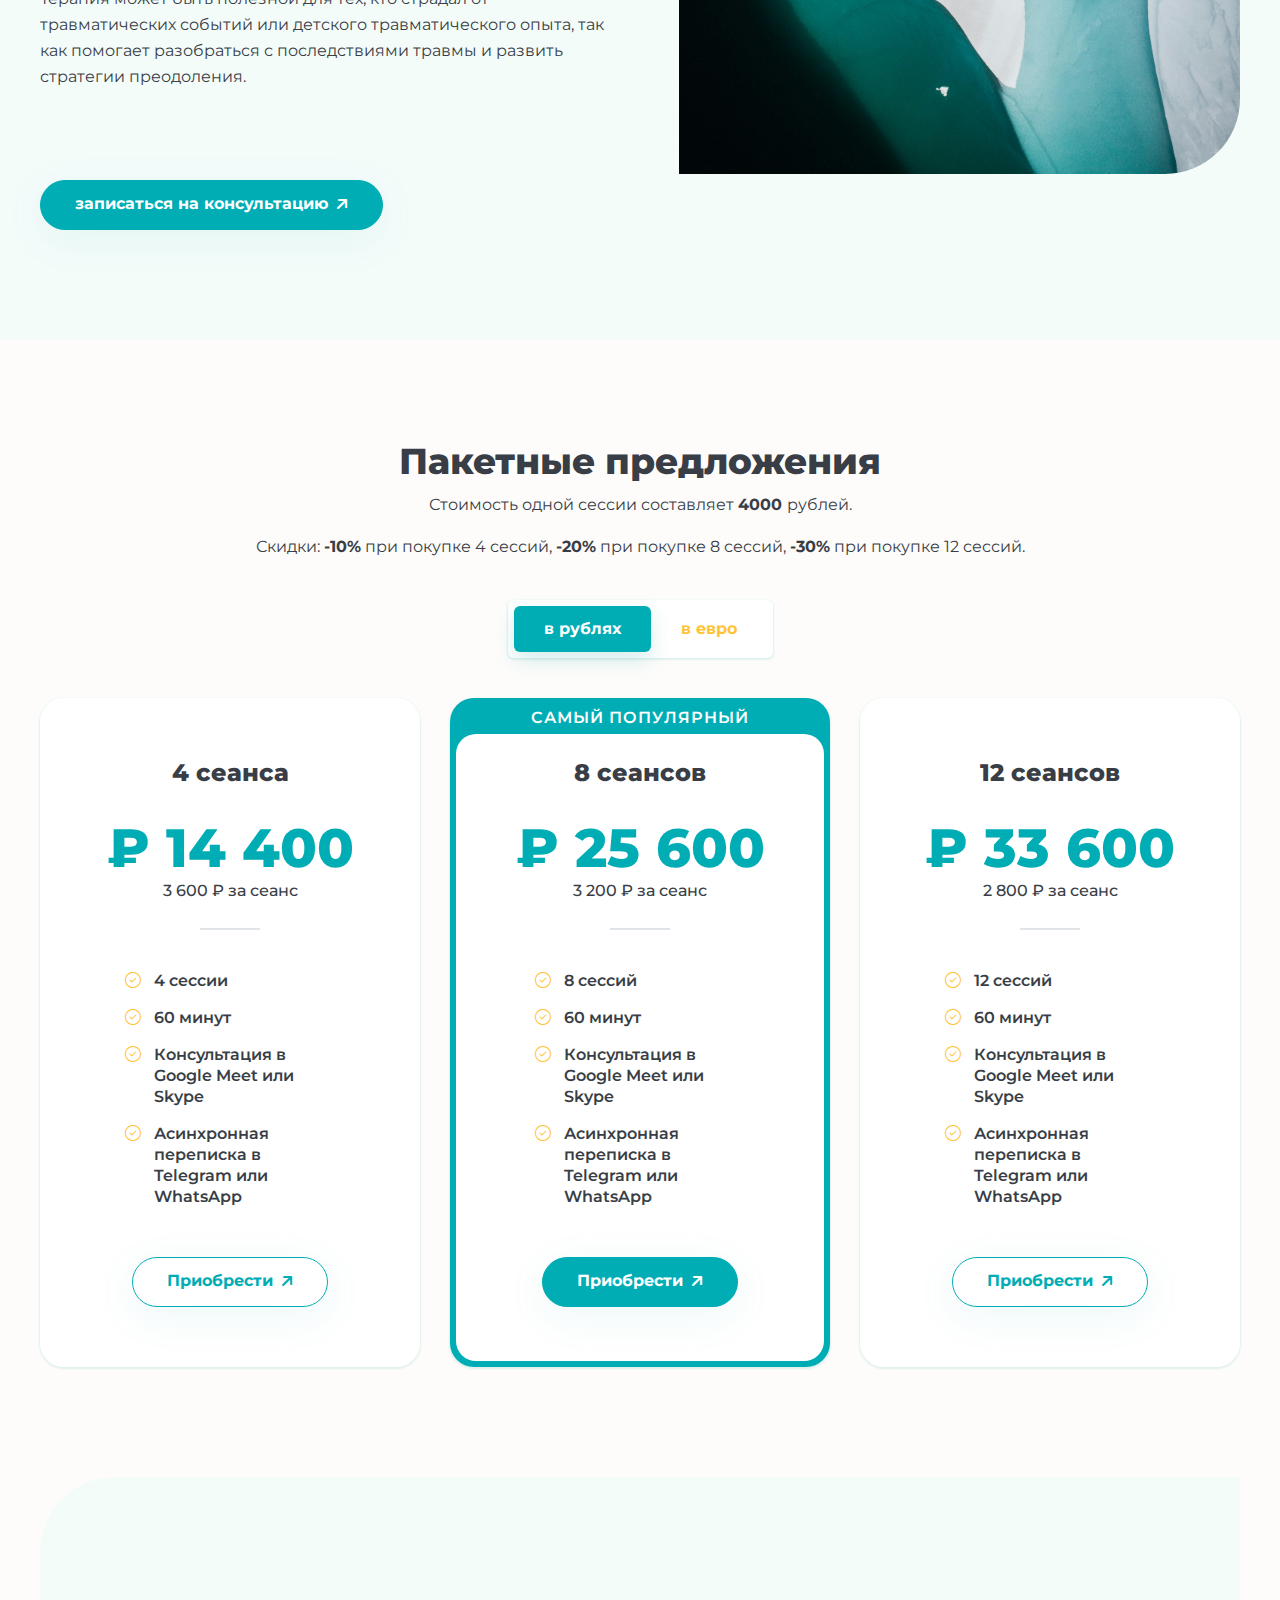
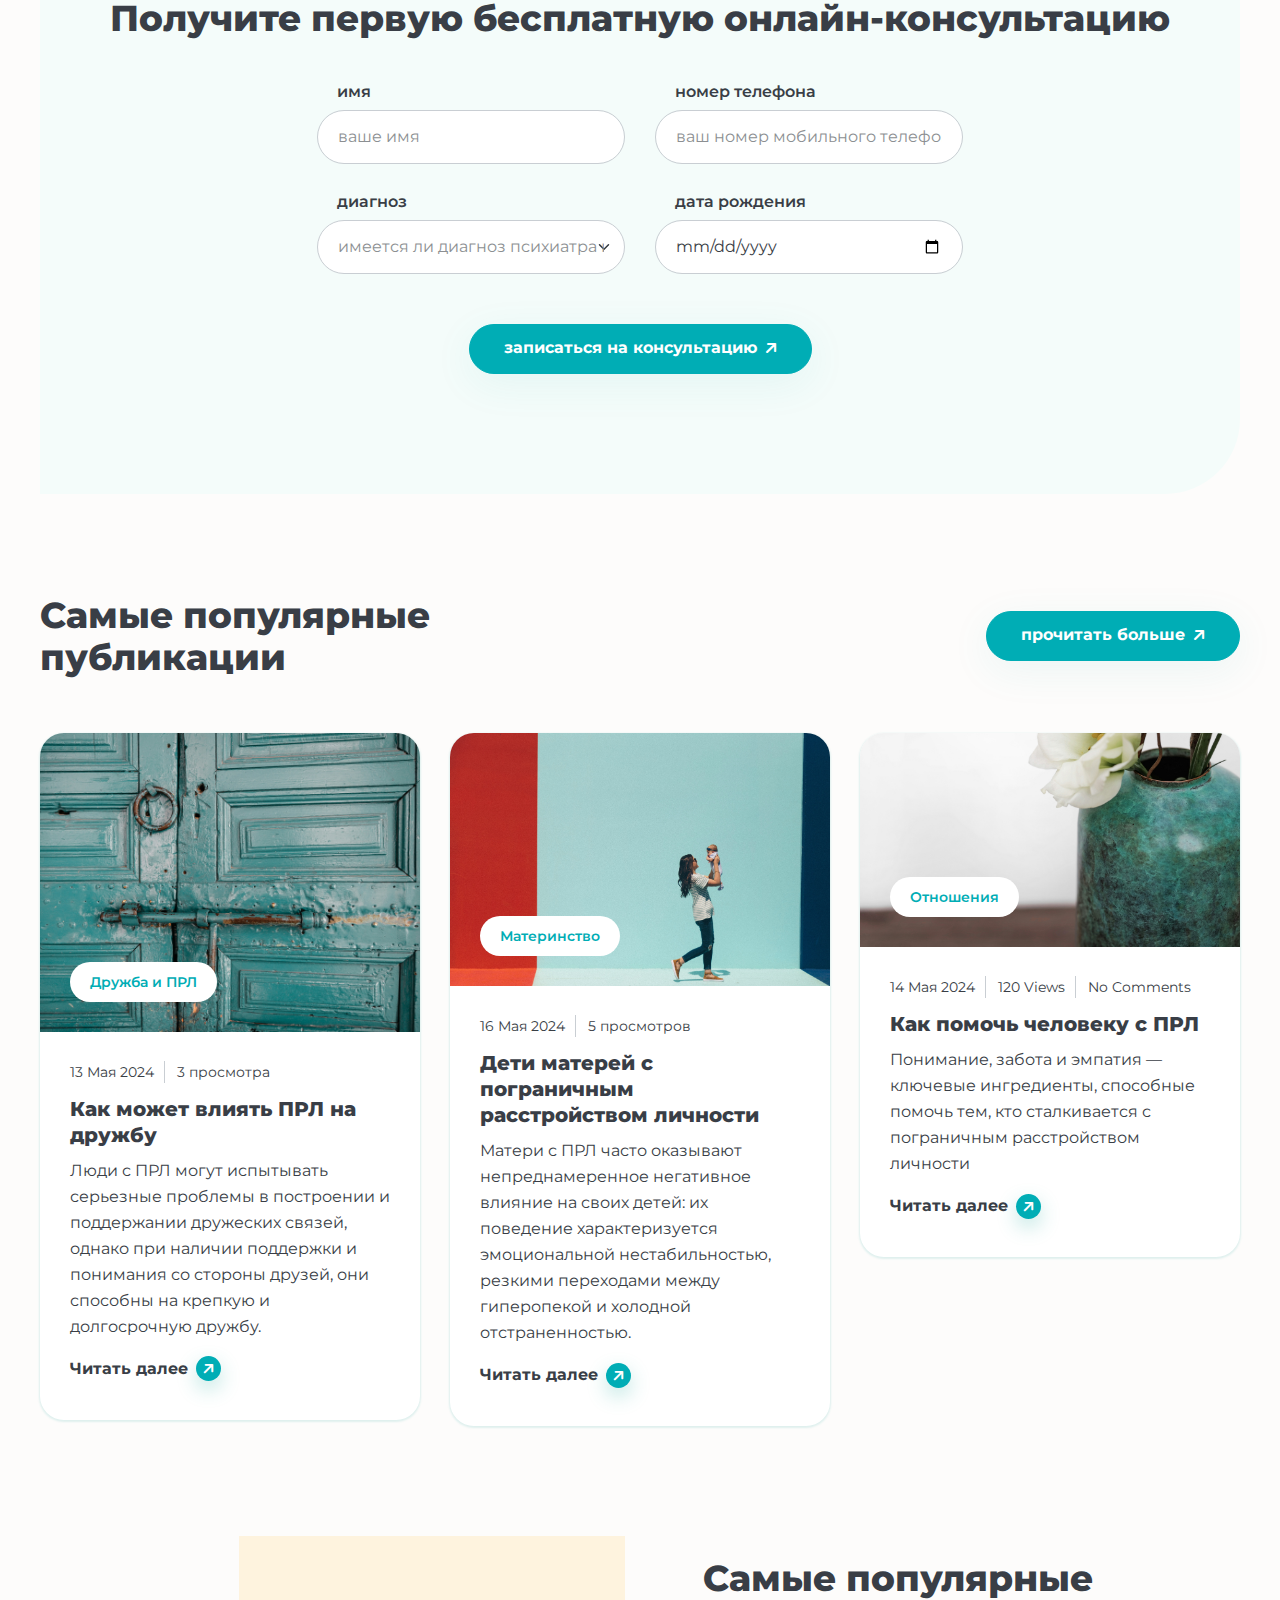
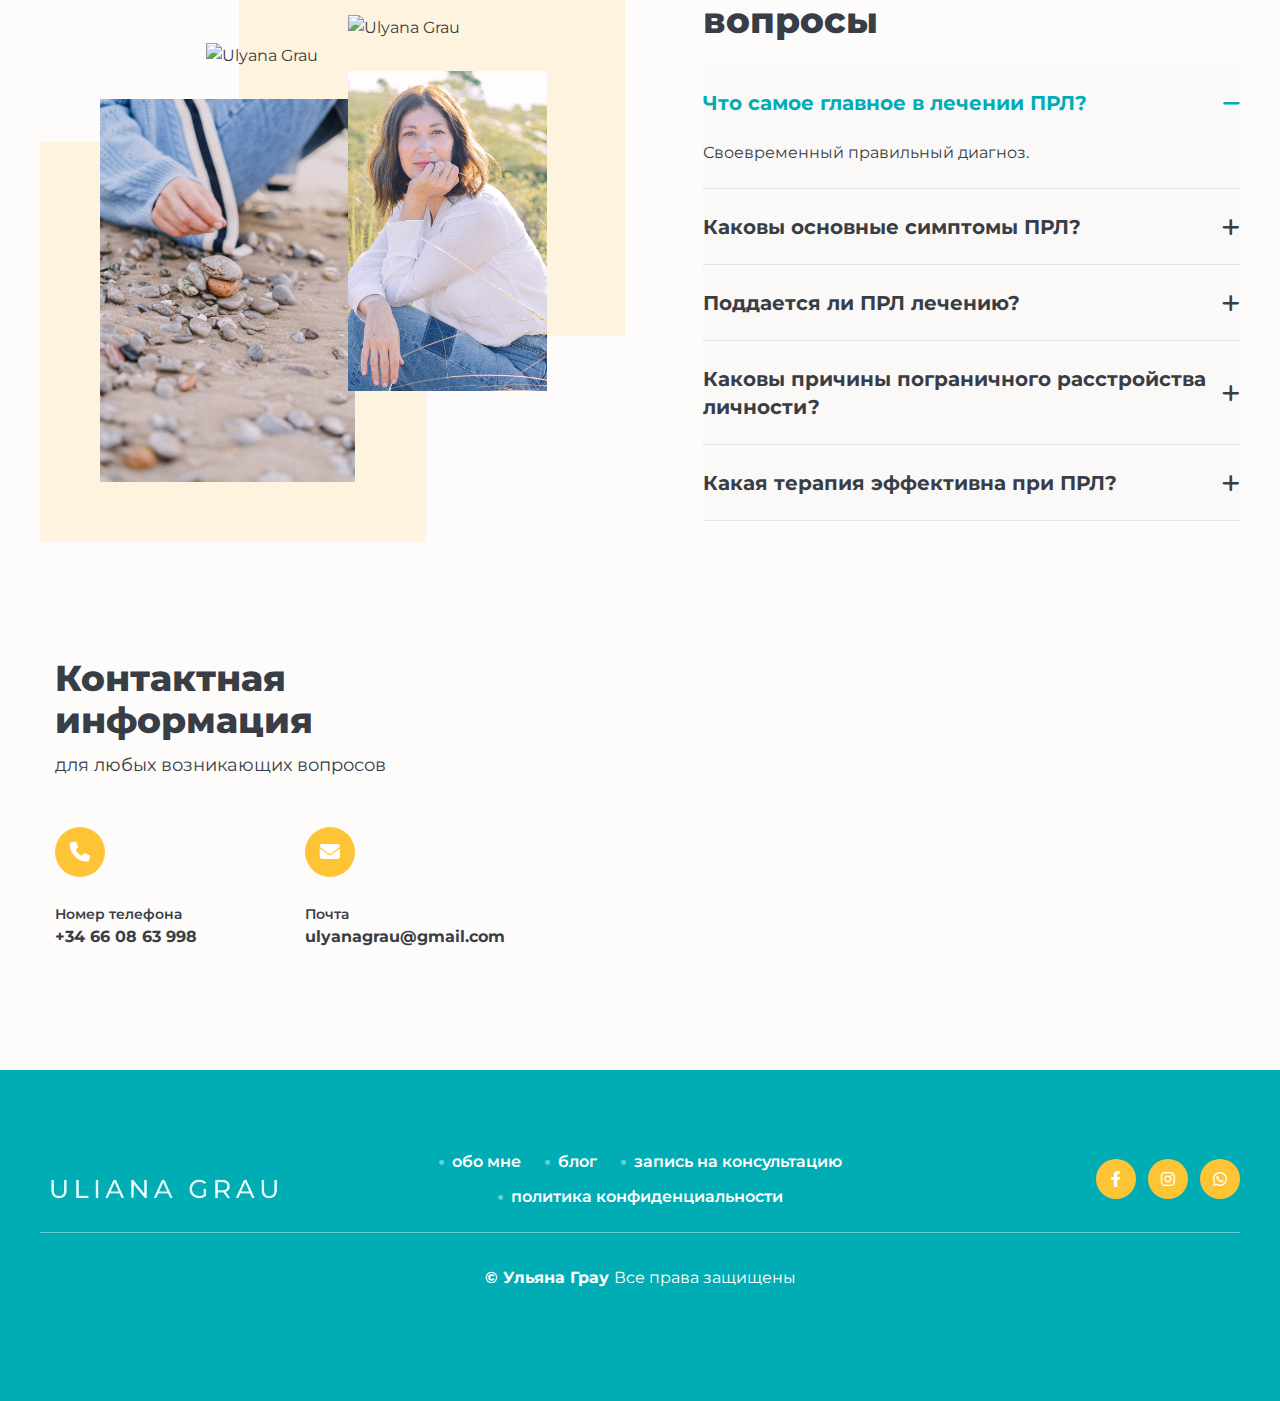
==== commit bc941f1c: "links" ====
--- a/index.html
+++ b/index.html
@@ -456,7 +456,7 @@
         <!-- Consultation Section - Start
          ================================================== -->
         <section class="consultation_section">
-          <form name="website" method="post" data-netlify="true">
+          <form name="website" netlify>
           <div class="container">
             <div class="consultation_form bg_primary_light decoration_wrapper">
               <div class="section_heading text-center">
@@ -474,22 +474,22 @@
                     <div class="col-md-6">
                       <div class="form-group">
                         <label for="input_name">имя</label>
-                        <input id="input_name" class="form-control" type="text" name="name" placeholder="ваше имя">
+                        <input id="input_name" class="form-control" required type="text" name="name" placeholder="ваше имя">
                       </div>
                     </div>
                     <div class="col-md-6">
                       <div class="form-group">
                         <label for="input_phone"> номер телефона</label>
-                        <input id="input_phone" class="form-control" type="tel" name="phone" placeholder="ваш номер мобильного телефона">
+                        <input id="input_phone" class="form-control" type="tel" required name="phone" placeholder="ваш номер мобильного телефона">
                       </div>
                     </div>
                     <div class="col-md-6">
                       <div class="form-group">
                         <label for="select_therapy">диагноз</label>
-                        <select id="select_therapy" class="form-select" aria-label="Therapy Select Options">
+                        <select id="select_therapy" required class="form-select" aria-label="Therapy Select Options">
                           <option selected>имеется ли диагноз психиатра или клинического психолога</option>
-                          <option value="Therapy One">да</option>
-                          <option value="Therapy Two">нет</option>
+                          <option value="yes">да</option>
+                          <option value="no">нет</option>
                         </select>
                       </div>
                     </div>
@@ -497,7 +497,7 @@
                     <div class="col-md-6">
                       <div class="form-group">
                         <label for="input_calendar">дата рождения</label>
-                        <input id="input_calendar" class="form-control" type="date" name="date">
+                        <input id="input_calendar" required class="form-control" type="date" name="date">
                       </div>
                     </div>
                   </div>
@@ -804,7 +804,7 @@
                     <ul class="contact_info_list unordered_list_block">
                       <li>
                         <div class="item_icon">
-                          <i class="fa-solid fa-envelope"></i>
+                          <a href="mailto:ulyanagrau@gmail.com"> <i class="fa-solid fa-envelope"></i></a>
                         </div>
                       </li>
                       <li>
@@ -815,7 +815,6 @@
                       </li>
                     </ul>
                   </div>
-
                 </div>
               </div>
             </div>
@@ -882,10 +881,10 @@
               </div>
               <div class="col-lg-3">
                 <ul class="social_links unordered_list justify-content-center justify-content-lg-end mb-3">
-                  <li><a href="#!"><i class="fa-brands fa-facebook-f"></i></a></li>
-                  <li><a href="#!"><i class="fa-brands fa-instagram"></i></a></li>
-                  <li><a href="#!"><i class="fa-brands fa-twitter"></i></a></li>
-                  <li><a href="#!"><i class="fa-brands fa-whatsapp"></i></a></li>
+                  <li><a class="btn_hotline" href="#!"><i class="fa-brands fa-facebook-f"></i></a></li>
+                  <li><a class="btn_hotline" href="https://www.instagram.com/ulyana_grau/"><i class="fa-brands fa-instagram"></i></a></li>
+                  <!-- <li><a class="btn_hotline" href="#!"><i class="fa-brands fa-twitter"></i></a></li> -->
+                  <li><a class="btn_hotline" href="https://wa.me/34665479798"><i class="fa-brands fa-whatsapp"></i></a></li>
                 </ul>
               </div>
             </div>
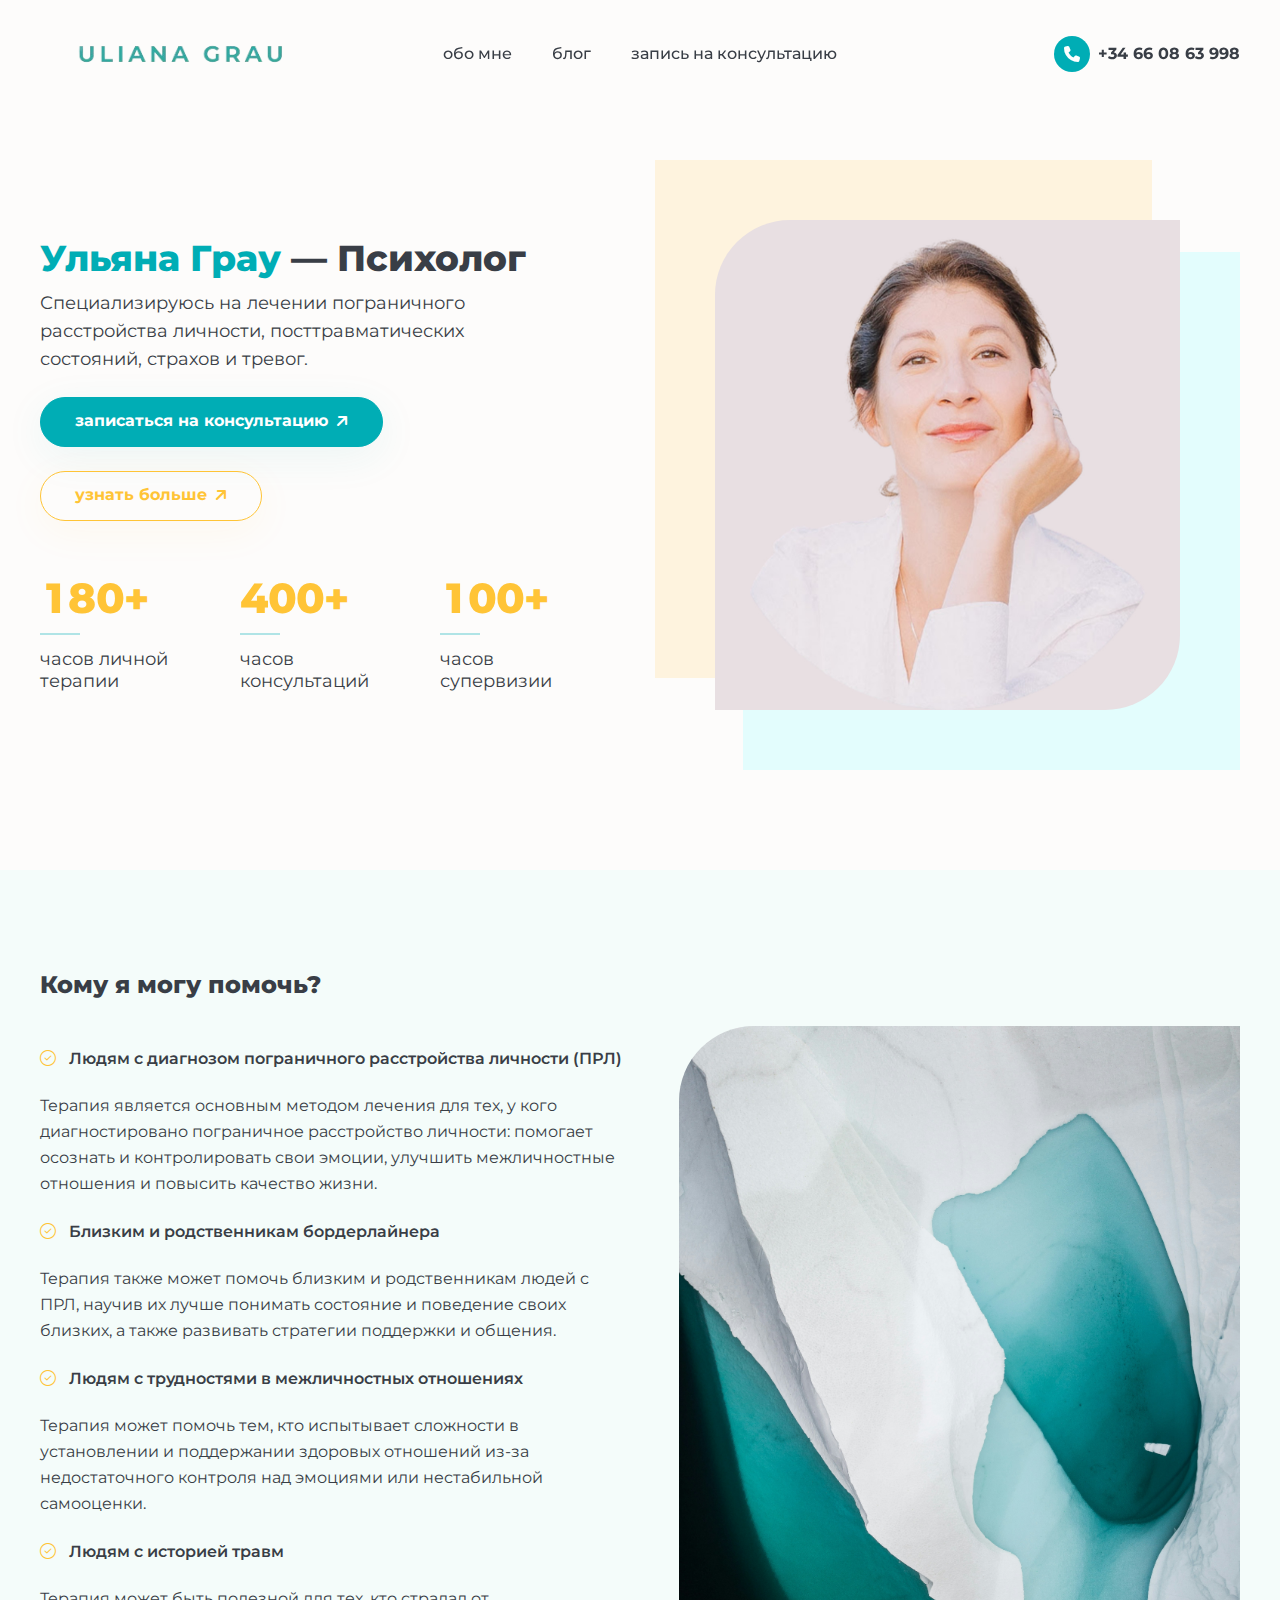
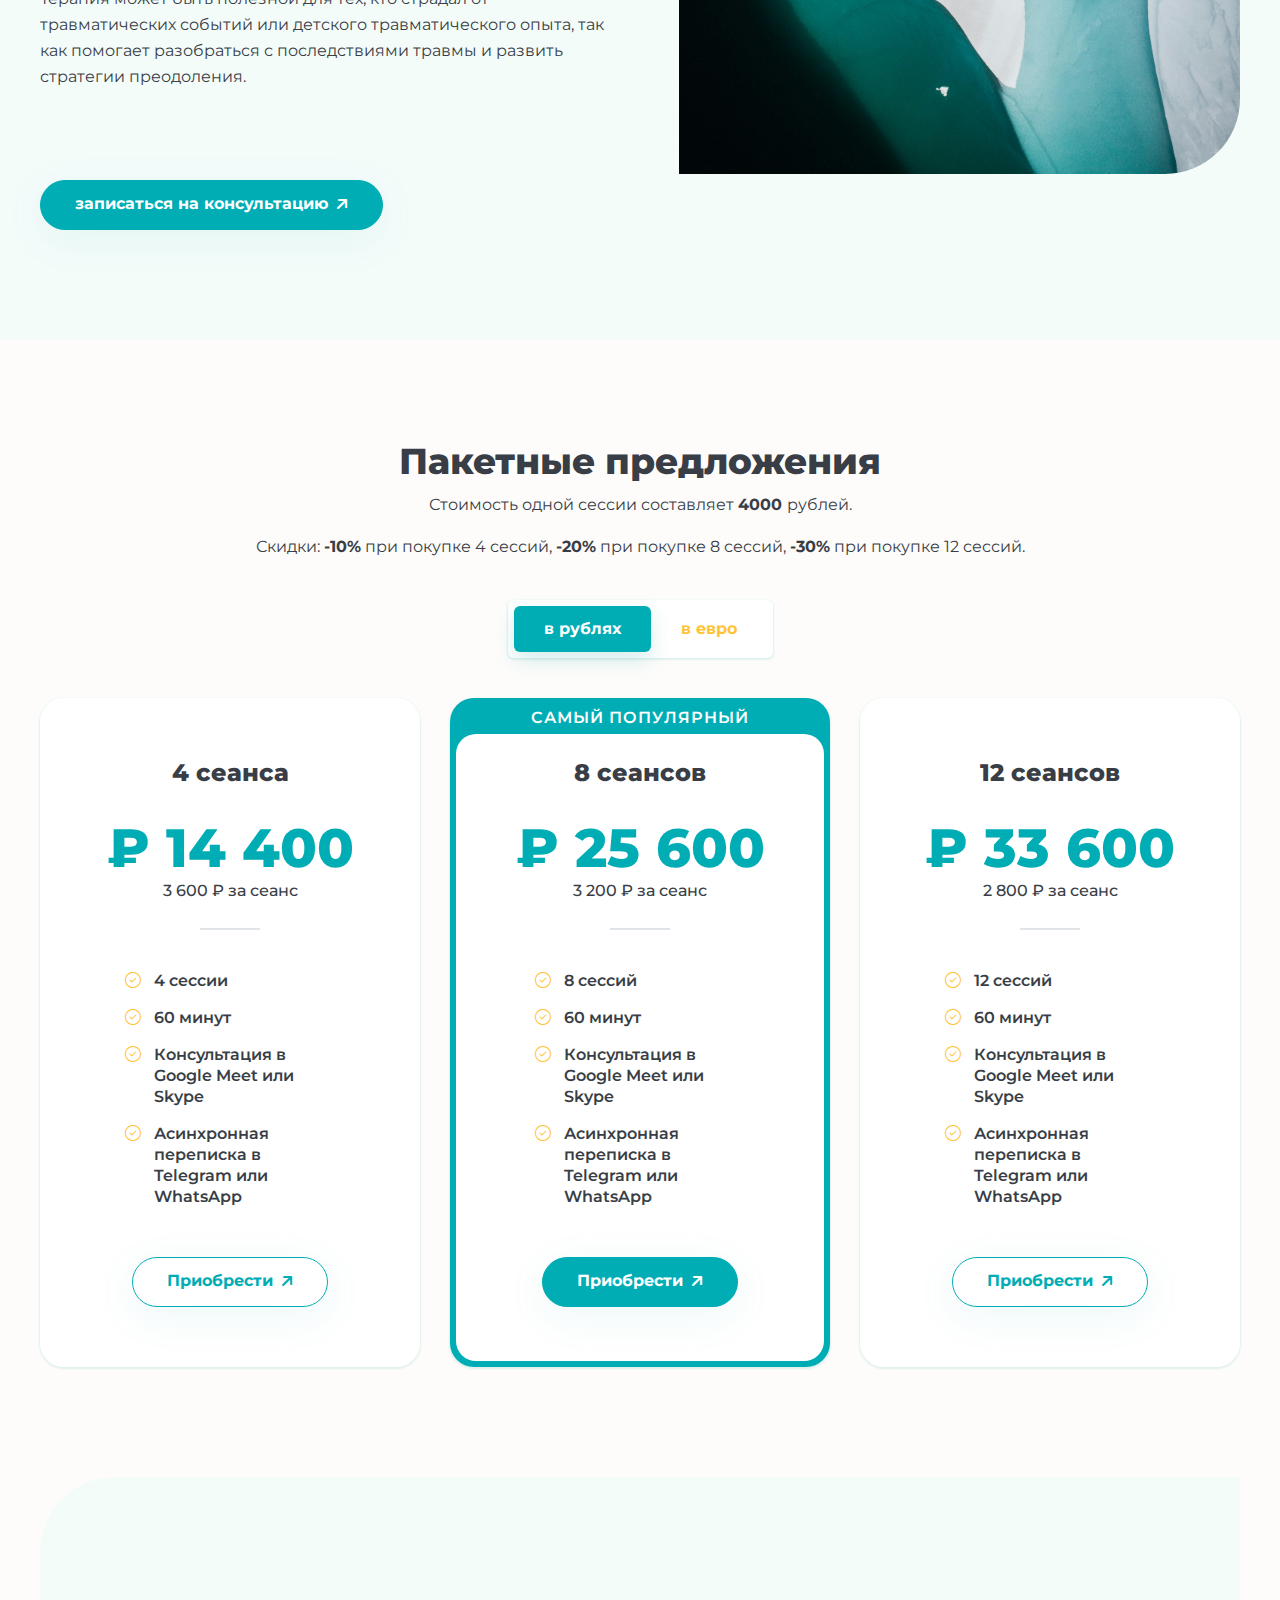
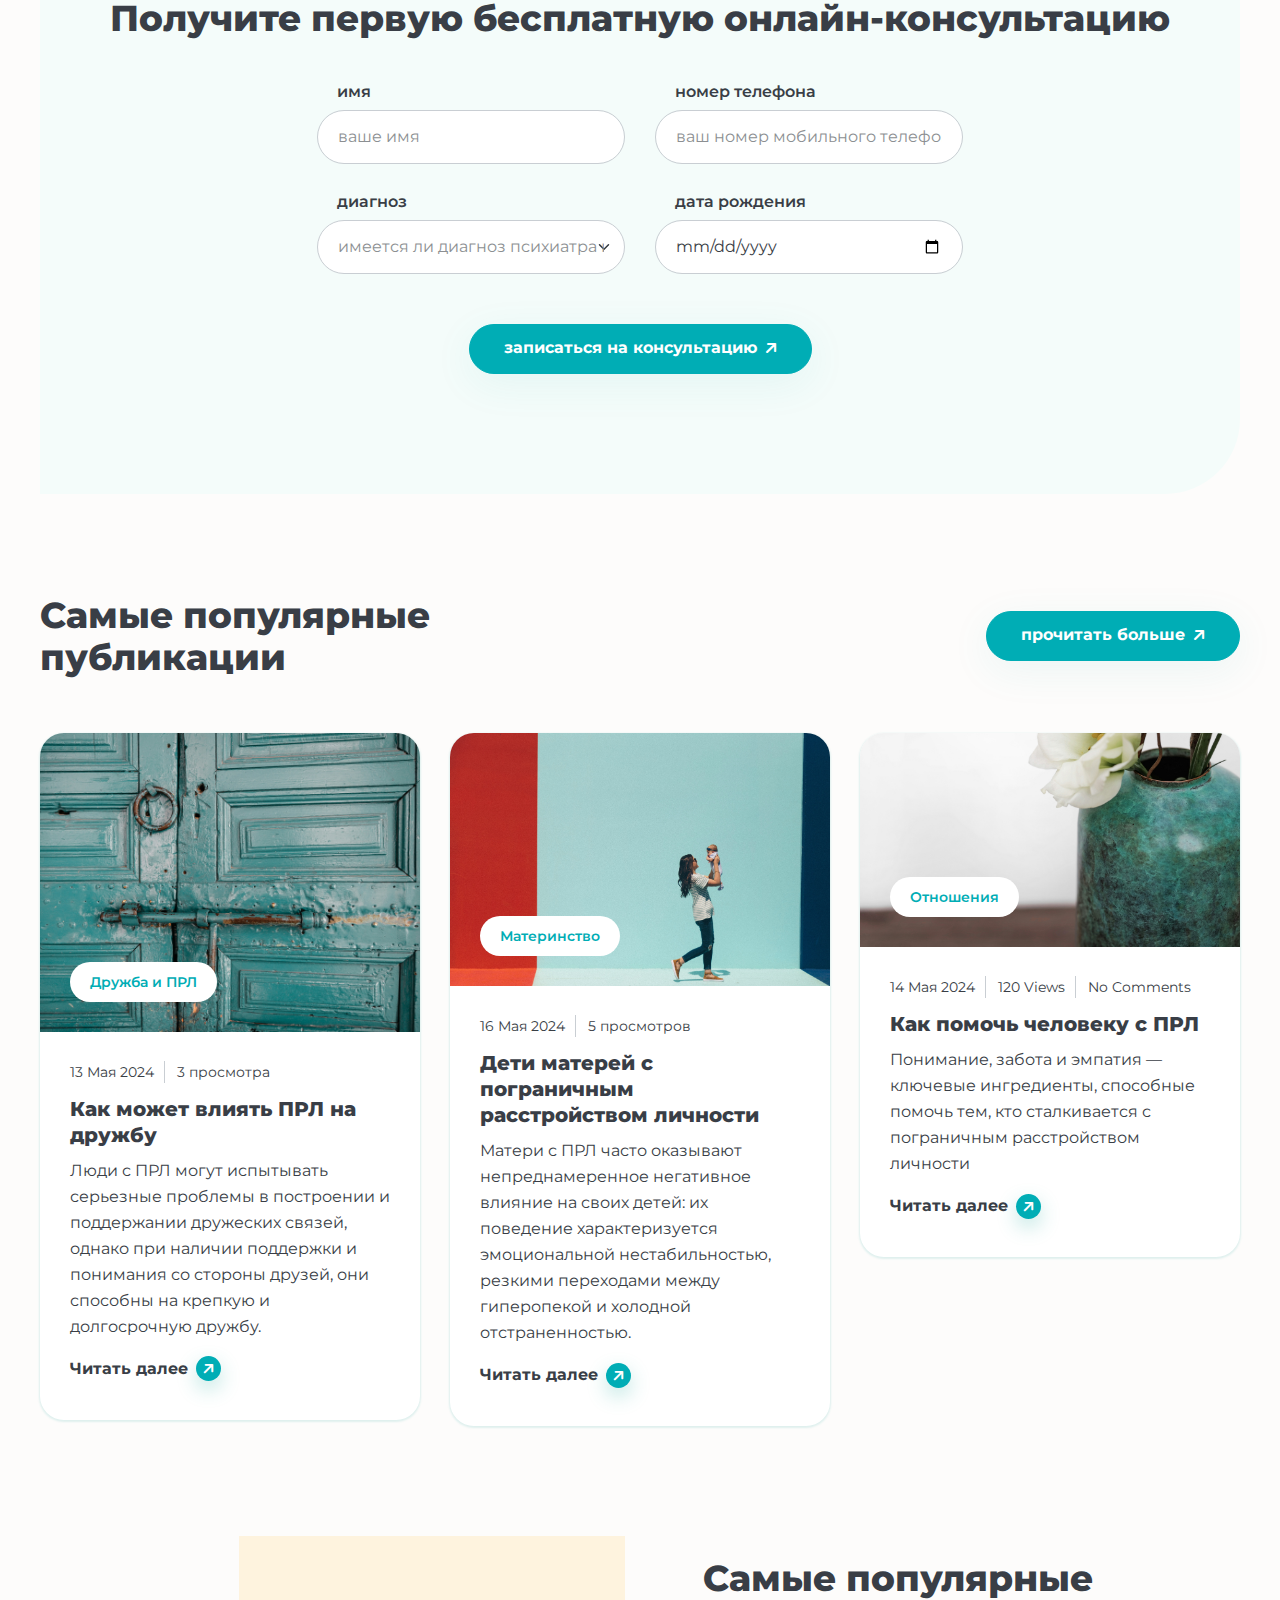
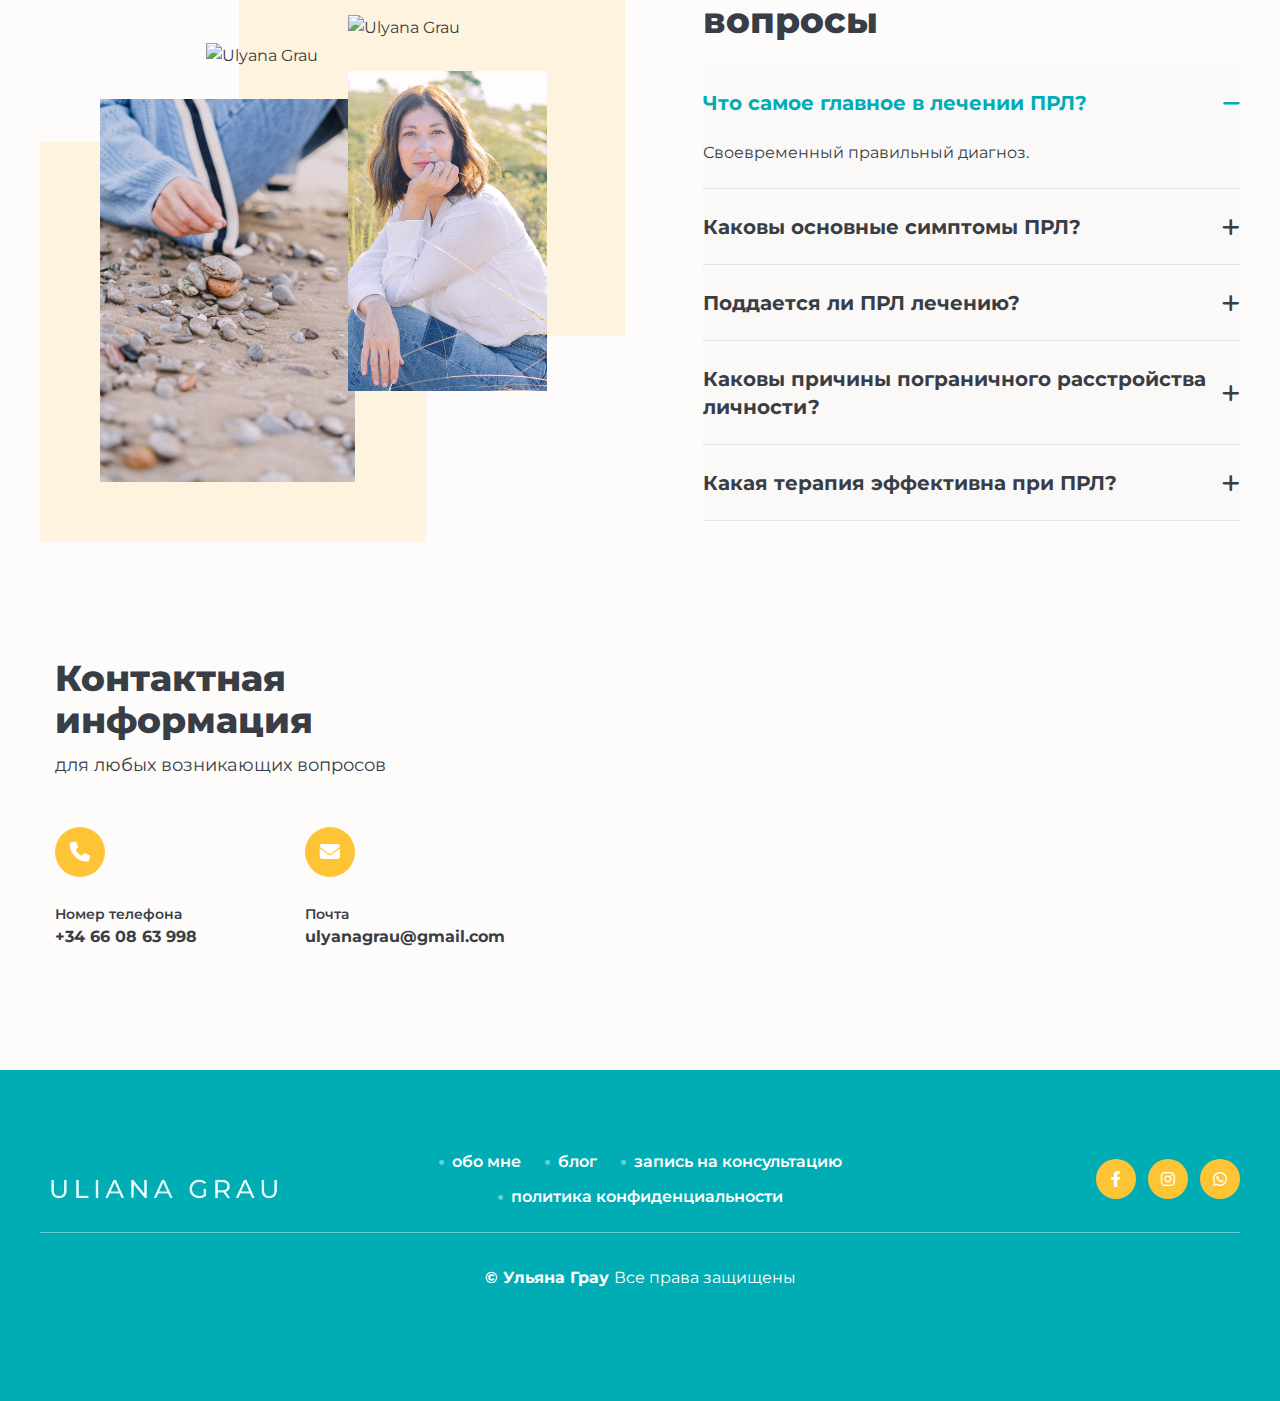
==== commit 97bf6b68: "img" ====
--- a/index.html
+++ b/index.html
@@ -130,8 +130,8 @@
                   <ul class="btns_group unordered_list">
                     <li>
                       <a class="btn btn-primary" href="contact.html">
-                        <span class="btn_text" data-text="заказать консультацию">
-                          заказать консультацию
+                        <span class="btn_text" data-text="записаться на консультацию">
+                          записаться на консультацию
                         </span>
                         <span class="btn_icon">
                           <i class="fa-solid fa-arrow-up-right"></i>
@@ -637,8 +637,8 @@
 
             <div class="btn_wrap pb-0 text-center d-md-none d-block">
               <a class="btn btn-primary" href="blog.html">
-                <span class="btn_text" data-text="Read More Articles">
-                  Read More Articles
+                <span class="btn_text" data-text="прочитать больше">
+                  прочитать больше
                 </span>
                 <span class="btn_icon">
                   <i class="fa-solid fa-arrow-up-right"></i>
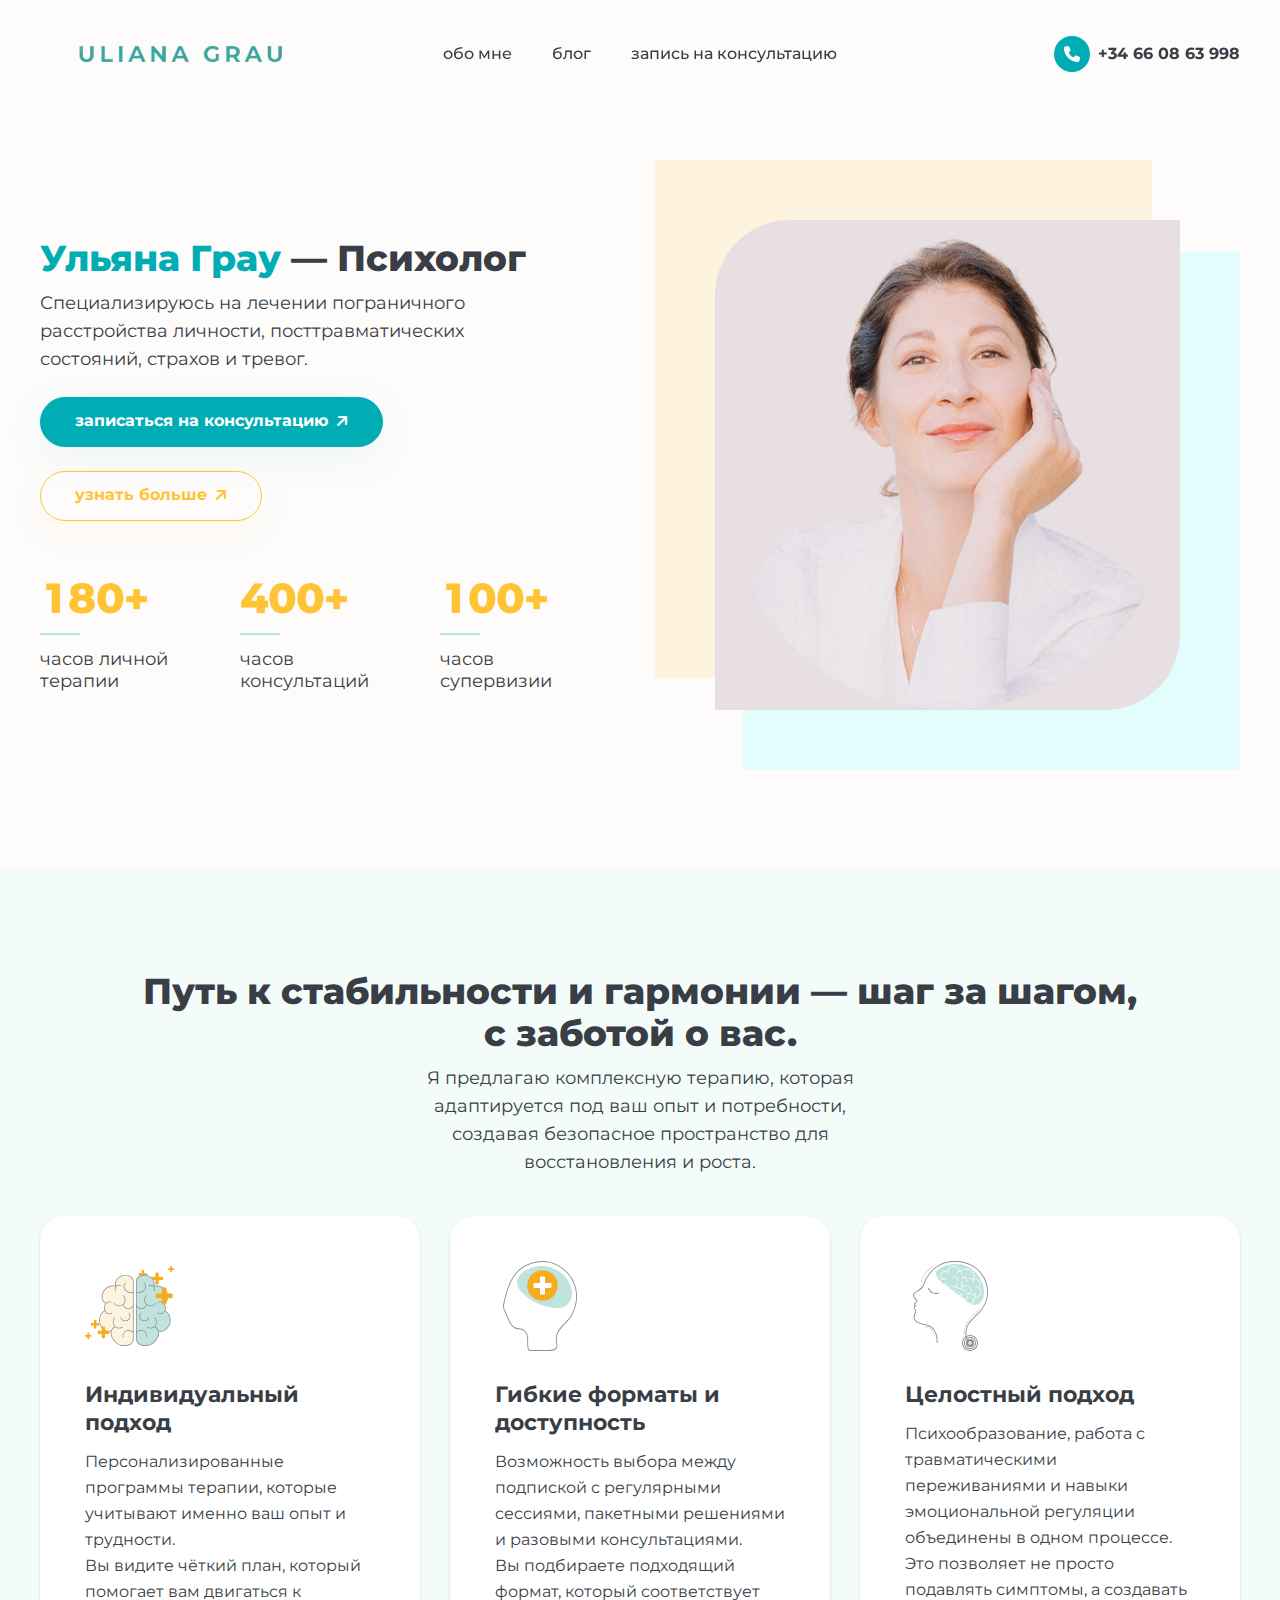
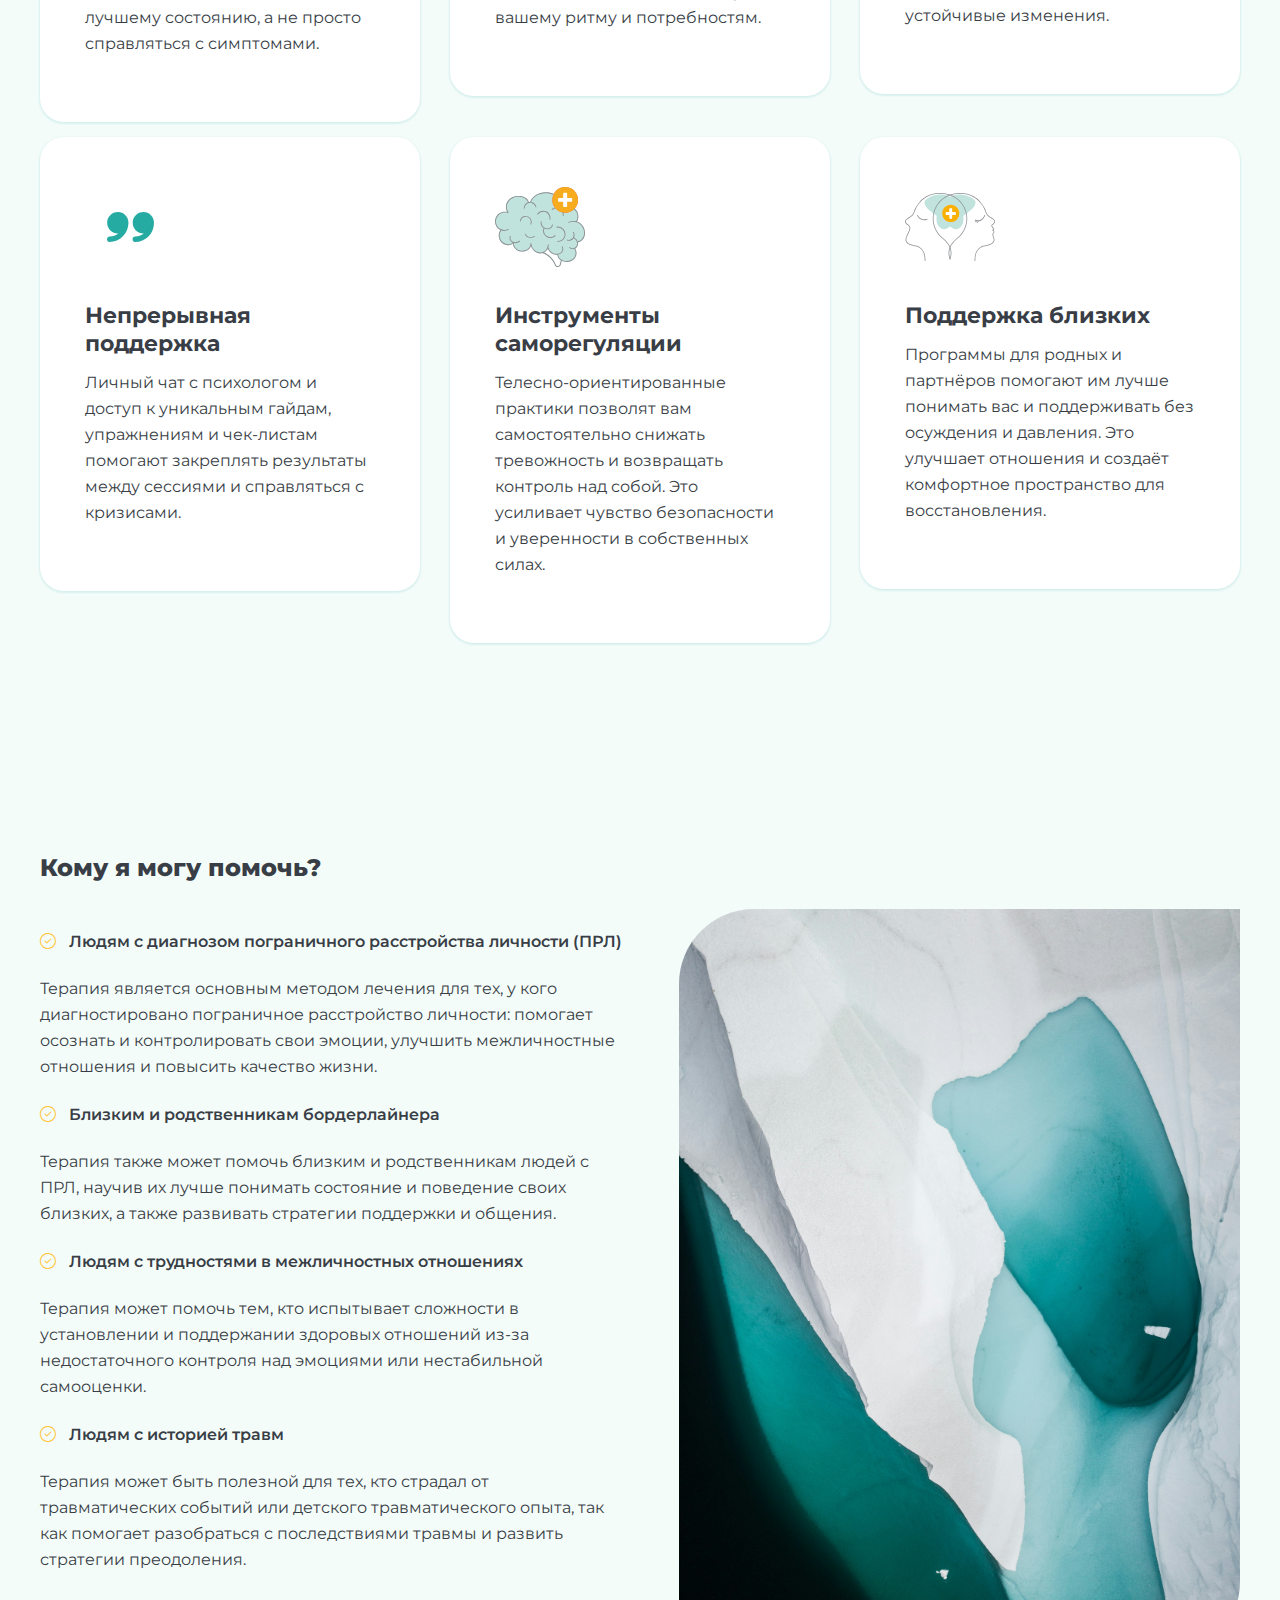
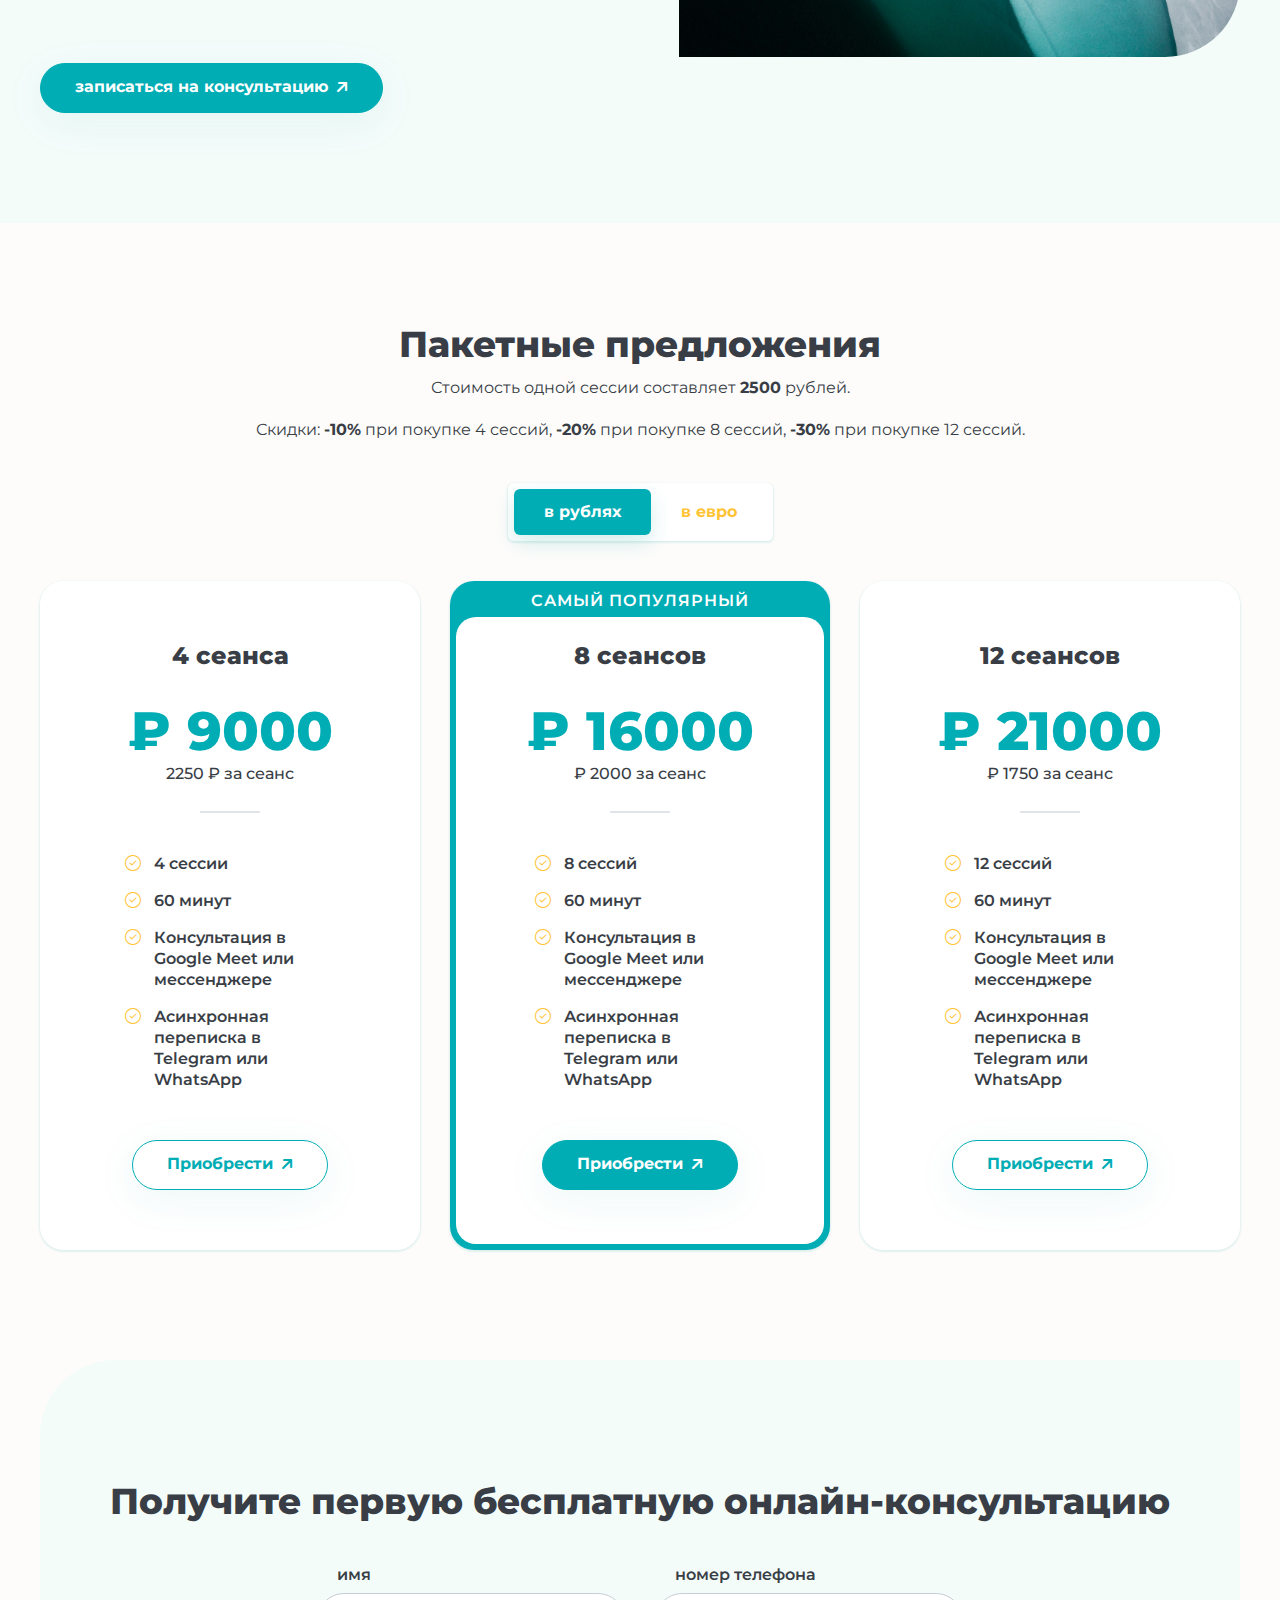
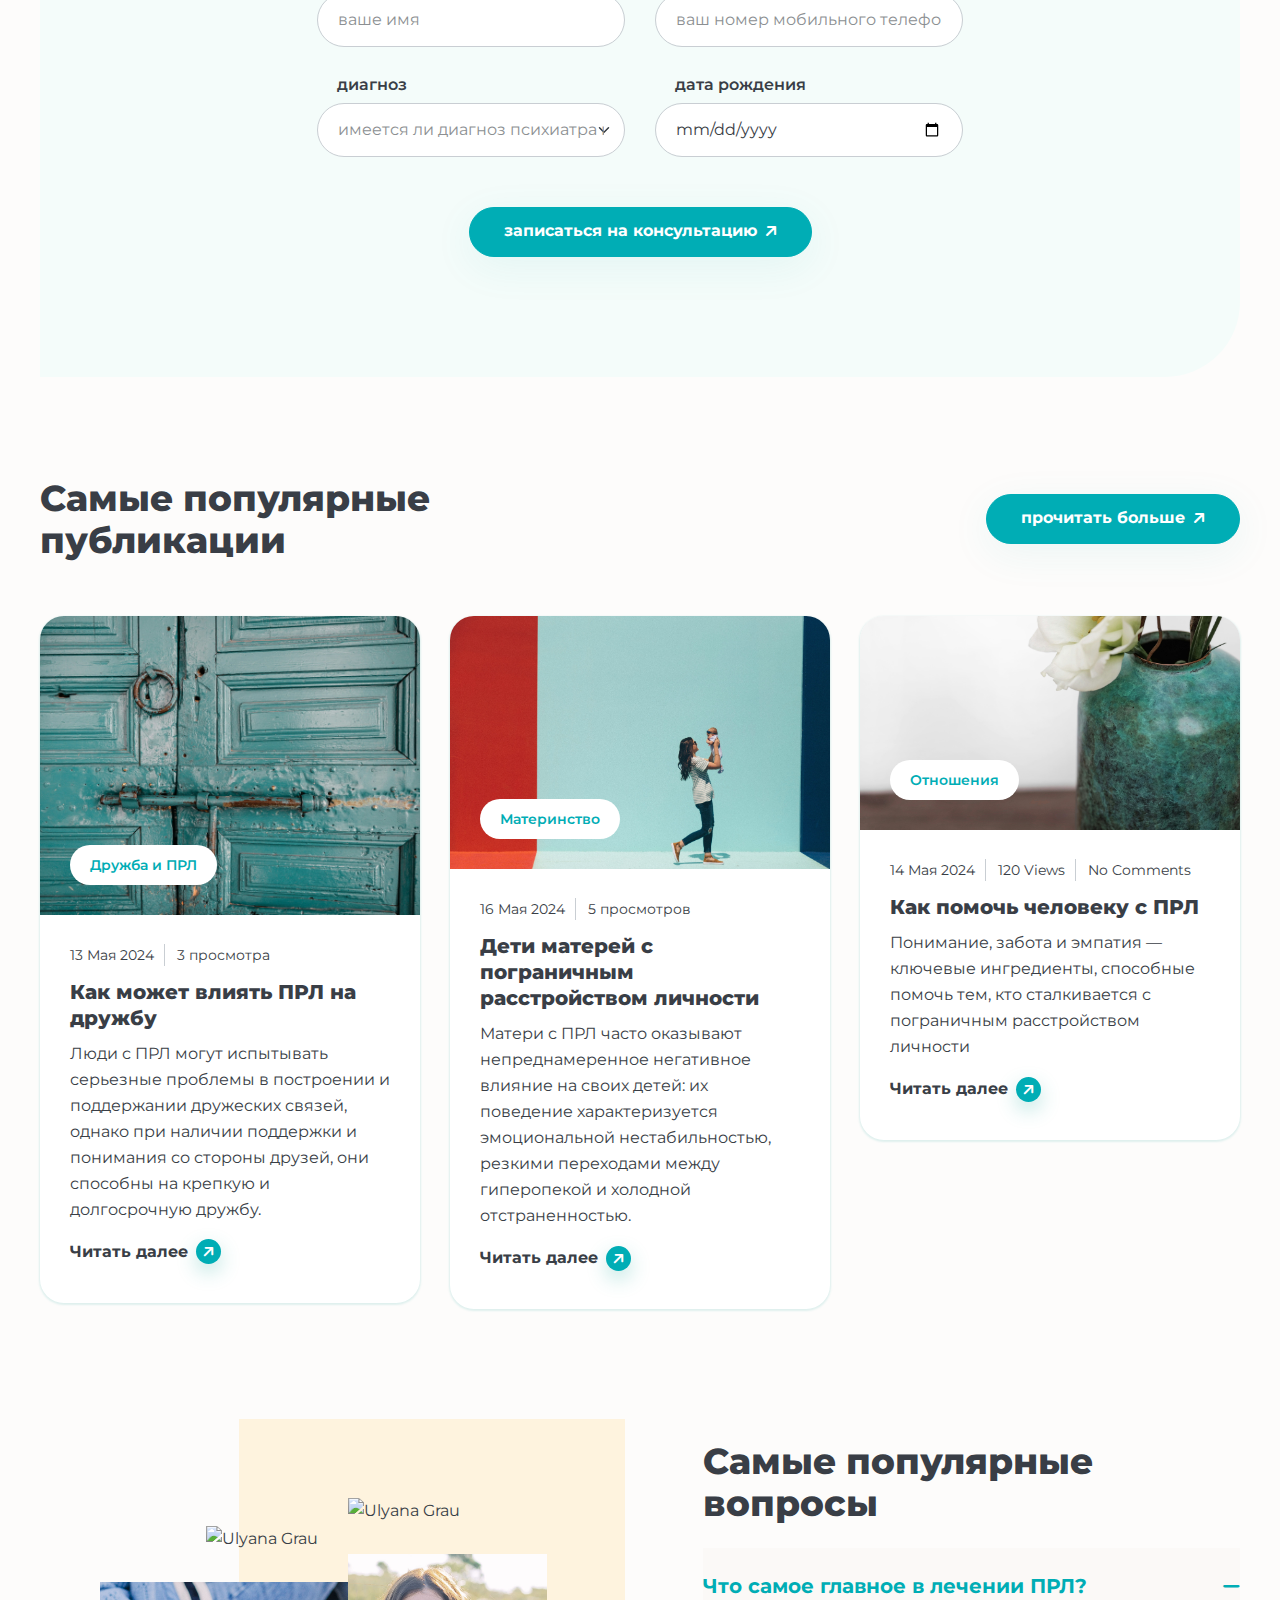
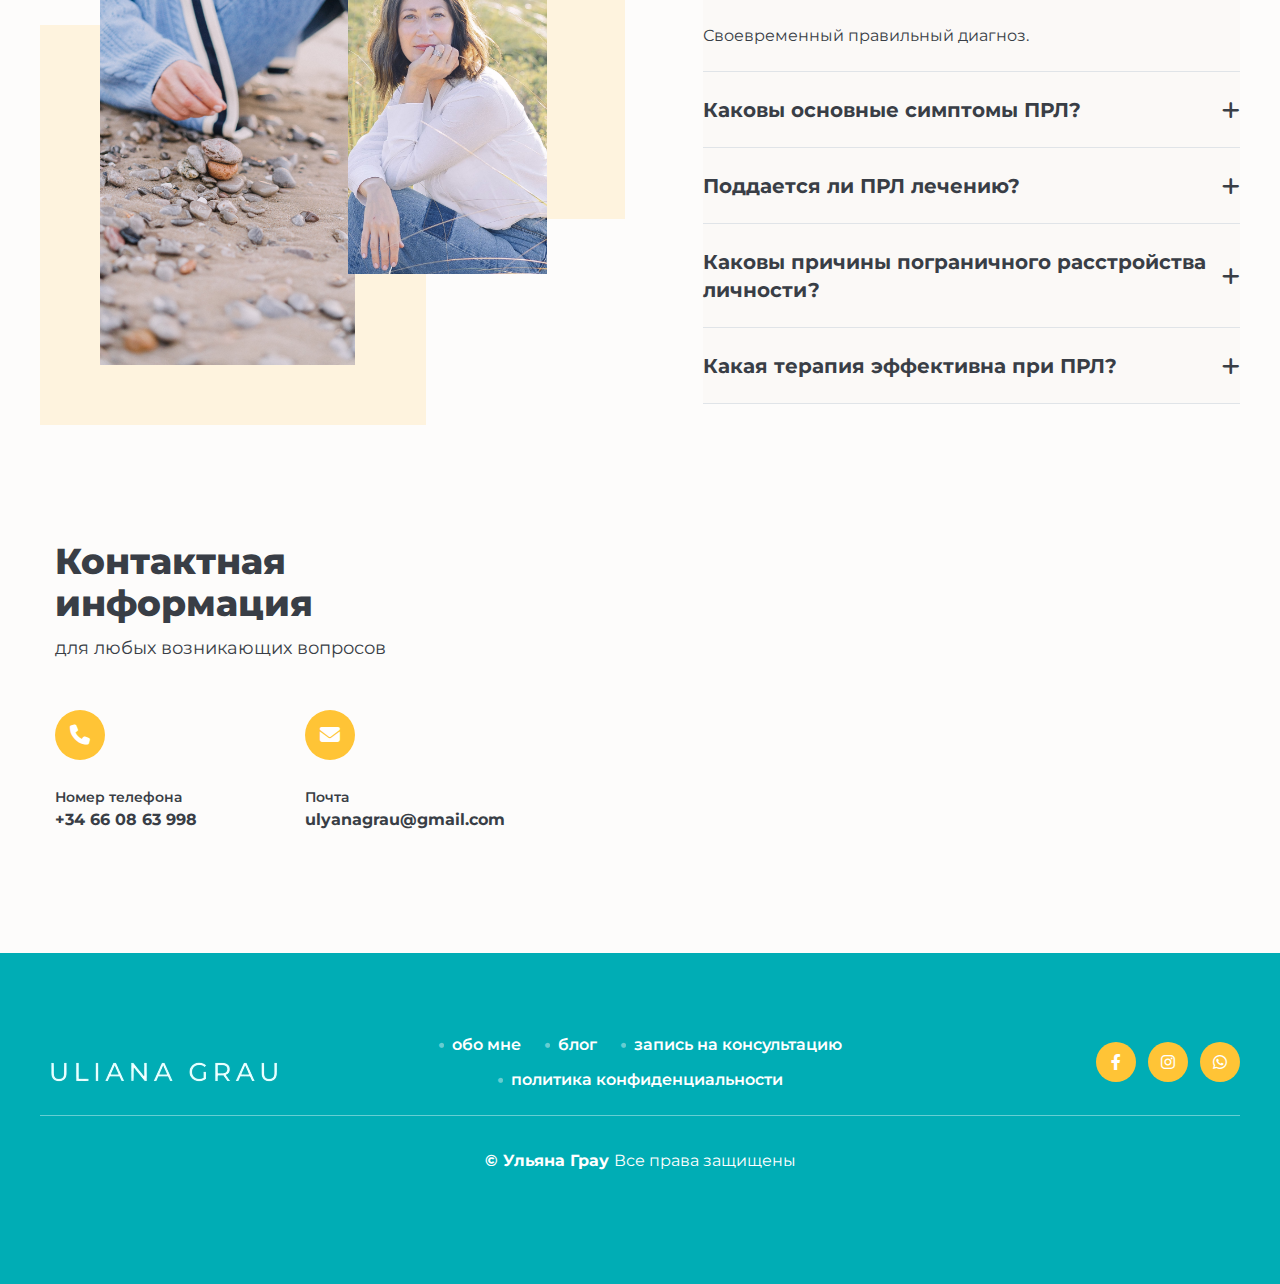
==== commit dc27c557: "УТП и стоимость" ====
--- a/index.html
+++ b/index.html
@@ -201,6 +201,103 @@
         <!-- Hero Section - End
         ================================================== -->
 
+        <!-- Service Section - Start
+       ================================================== -->
+        <section class="service_section section_space_lg bg_primary_light">
+          <div class="container">
+            <div class="section_heading text-center">
+              <h2 class="section_heading_text">Путь к стабильности и гармонии — шаг за шагом, <br>с заботой о вас.</h2>
+              <p class="section_heading_description ">
+                Я предлагаю комплексную терапию, которая адаптируется под ваш опыт и потребности, создавая безопасное пространство для восстановления и роста.
+              </p>
+            </div>
+
+            <div class="row justify-content-center">
+              <div class="col-lg-4 col-md-6 col-sm-6">
+                <div class="service_item">
+                  <div class="item_icon">
+                    <img src="assets/images/icons/icon_brain.svg" alt="Brain Icon - Ульяна Грау – Психолог">
+                  </div>
+                  <div class="item_contact">
+                    <h3 class="item_title">Индивидуальный подход</h3>
+                    <p>
+                      Персонализированные программы терапии, которые учитывают именно ваш опыт и трудности. <br>Вы видите чёткий план, который помогает вам двигаться к лучшему состоянию, а не просто справляться с симптомами.
+                    </p>
+                  </div>
+                </div>
+              </div>
+
+              <div class="col-lg-4 col-md-6 col-sm-6">
+                <div class="service_item">
+                  <div class="item_icon">
+                    <img src="assets/images/icons/icon_head_plus.svg" alt="Brain Icon - Ульяна Грау – Психолог">
+                  </div>
+                  <div class="item_contact">
+                    <h3 class="item_title">Гибкие форматы и доступность</h3>
+                    <p>
+                      Возможность выбора между подпиской с регулярными сессиями, пакетными решениями и разовыми консультациями.  <br>Вы подбираете подходящий формат, который соответствует вашему ритму и потребностям.                    </p>
+                  </div>
+                </div>
+              </div>
+
+
+              <div class="col-lg-4 col-md-6 col-sm-6">
+                <div class="service_item">
+                  <div class="item_icon">
+                    <img src="assets/images/icons/icon_head.svg" alt="Brain Icon - Talking Minds – Psychotherapist Site Template">
+                  </div>
+                  <div class="item_contact">
+                    <h3 class="item_title">Целостный подход</h3>
+                    <p>
+                      Психообразование, работа с травматическими переживаниями и навыки эмоциональной регуляции объединены в одном процессе. Это позволяет не просто подавлять симптомы, а создавать устойчивые изменения.
+                    </p>
+                  </div>
+                </div>
+              </div>
+            </div>
+
+            <div class="row justify-content-center">
+              <div class="col-lg-4 col-md-6 col-sm-6">
+                <div class="service_item">
+                  <div class="item_icon">
+                    <img src="assets/images/icons/icon_quote.svg" alt="Head Double Icon - Talking Minds – Psychotherapist Site Template">
+                  </div>
+                  <div class="item_contact">
+                    <h3 class="item_title">Непрерывная поддержка</h3>
+                    <p>
+                      Личный чат с психологом и доступ к уникальным гайдам, упражнениям и чек-листам помогают закреплять результаты между сессиями и справляться с кризисами.                    </p>
+                  </div>
+                </div>
+              </div>
+              <div class="col-lg-4 col-md-6 col-sm-6">
+                <div class="service_item">
+                  <div class="item_icon">
+                    <img src="assets/images/icons/icon_brain_plus.svg" alt="Brain Icon - Ульяна Грау – Психолог">
+                  </div>
+                  <div class="item_contact">
+                    <h3 class="item_title">Инструменты саморегуляции</h3>
+                    <p>
+                      Телесно-ориентированные практики позволят вам самостоятельно снижать тревожность и возвращать контроль над собой. Это усиливает чувство безопасности и уверенности в собственных силах.                    </p>
+                  </div>
+                </div>
+              </div>
+              <div class="col-lg-4 col-md-6 col-sm-6">
+                <div class="service_item">
+                  <div class="item_icon">
+                    <img src="assets/images/icons/icon_head_double.svg" alt="Head Double Icon - Ульяна Грау – Психолог">
+                  </div>
+                  <div class="item_contact">
+                    <h3 class="item_title">Поддержка близких</h3>
+                    <p>
+                      Программы для родных и партнёров помогают им лучше понимать вас и поддерживать без осуждения и давления. Это улучшает отношения и создаёт комфортное пространство для восстановления.                  </div>
+                </div>
+              </div>
+            </div>
+          </div>
+        </section>
+        <!-- Service Section - End
+        ================================================== -->
+
         <!-- About Section - Start
    ================================================== -->
         <section class="about_section section_space_lg bg_primary_light">
@@ -295,7 +392,7 @@
           <div class="container">
             <div class="section_heading text-center">
               <h2 class="section_heading_text">Пакетные предложения</h2>
-              <p> Стоимость одной сессии составляет <strong>4000 </strong>рублей.</p>
+              <p> Стоимость одной сессии составляет <strong>2500</strong> рублей.</p>
               <p>Скидки: <strong>-10%</strong> при покупке 4 сессий, <strong>-20%</strong> при покупке 8 сессий, <strong>-30%</strong> при покупке 12 сессий.</p>
             </div>
 
@@ -311,8 +408,8 @@
                 <div class="pricing_item">
                   <h3 class="pricing_heading">4 сеанса</h3>
                   <div class="pricing_price_value">
-                    <span class="pricing_monthly">₽ 14 400<sub> 3 600 ₽ за сеанс </sub></span>
-                    <span class="pricing_annually">€ 173 <sub> € 43 за сеанс </sub></span>
+                    <span class="pricing_monthly">₽ 9000<sub> 2250 ₽ за сеанс </sub></span>
+                    <span class="pricing_annually">€ 108 <sub> € 27 за сеанс </sub></span>
                   </div>
                   <hr>
 
@@ -333,7 +430,7 @@
                       <span class="info_icon">
                         <i class="fa-light fa-circle-check"></i>
                       </span>
-                      <span class="info_text">Консультация в Google Meet или Skype</span>
+                      <span class="info_text">Консультация в Google Meet или мессенджере</span>
                     </li>
                     <li>
                       <span class="info_icon">
@@ -359,8 +456,8 @@
                   <h3 class="badge_popular">Самый популярный</h3>
                   <h4 class="pricing_heading">8 сеансов</h4>
                   <div class="pricing_price_value">
-                    <span class="pricing_monthly">₽ 25 600 <sub> 3 200 ₽ за сеанс </sub></span>
-                    <span class="pricing_annually">€ 307 <sub> € 38 за сеанс </sub></span>
+                    <span class="pricing_monthly">₽ 16000 <sub> ₽ 2000  за сеанс </sub></span>
+                    <span class="pricing_annually">€ 192 <sub> € 24 за сеанс </sub></span>
                   </div>
                   <hr>
                   <ul class="info_list unordered_list_block">
@@ -380,7 +477,7 @@
                       <span class="info_icon">
                         <i class="fa-light fa-circle-check"></i>
                       </span>
-                      <span class="info_text">Консультация в Google Meet или Skype</span>
+                      <span class="info_text">Консультация в Google Meet или мессенджере</span>
                     </li>
                     <li>
                       <span class="info_icon">
@@ -405,8 +502,8 @@
                 <div class="pricing_item">
                   <h3 class="pricing_heading">12 сеансов</h3>
                   <div class="pricing_price_value">
-                    <span class="pricing_monthly">₽ 33 600 <sub> 2 800 ₽ за сеанс </sub></span>
-                    <span class="pricing_annually">€ 403 <sub> € 33 за сеанс </sub></span>
+                    <span class="pricing_monthly">₽ 21000 <sub> ₽ 1750  за сеанс </sub></span>
+                    <span class="pricing_annually">€ 252 <sub> € 21 за сеанс </sub></span>
                   </div>
                   <hr>
                   <ul class="info_list unordered_list_block">
@@ -426,7 +523,7 @@
                       <span class="info_icon">
                         <i class="fa-light fa-circle-check"></i>
                       </span>
-                      <span class="info_text">Консультация в Google Meet или Skype</span>
+                      <span class="info_text">Консультация в Google Meet или мессенджере</span>
                     </li>
                     <li>
                       <span class="info_icon">
